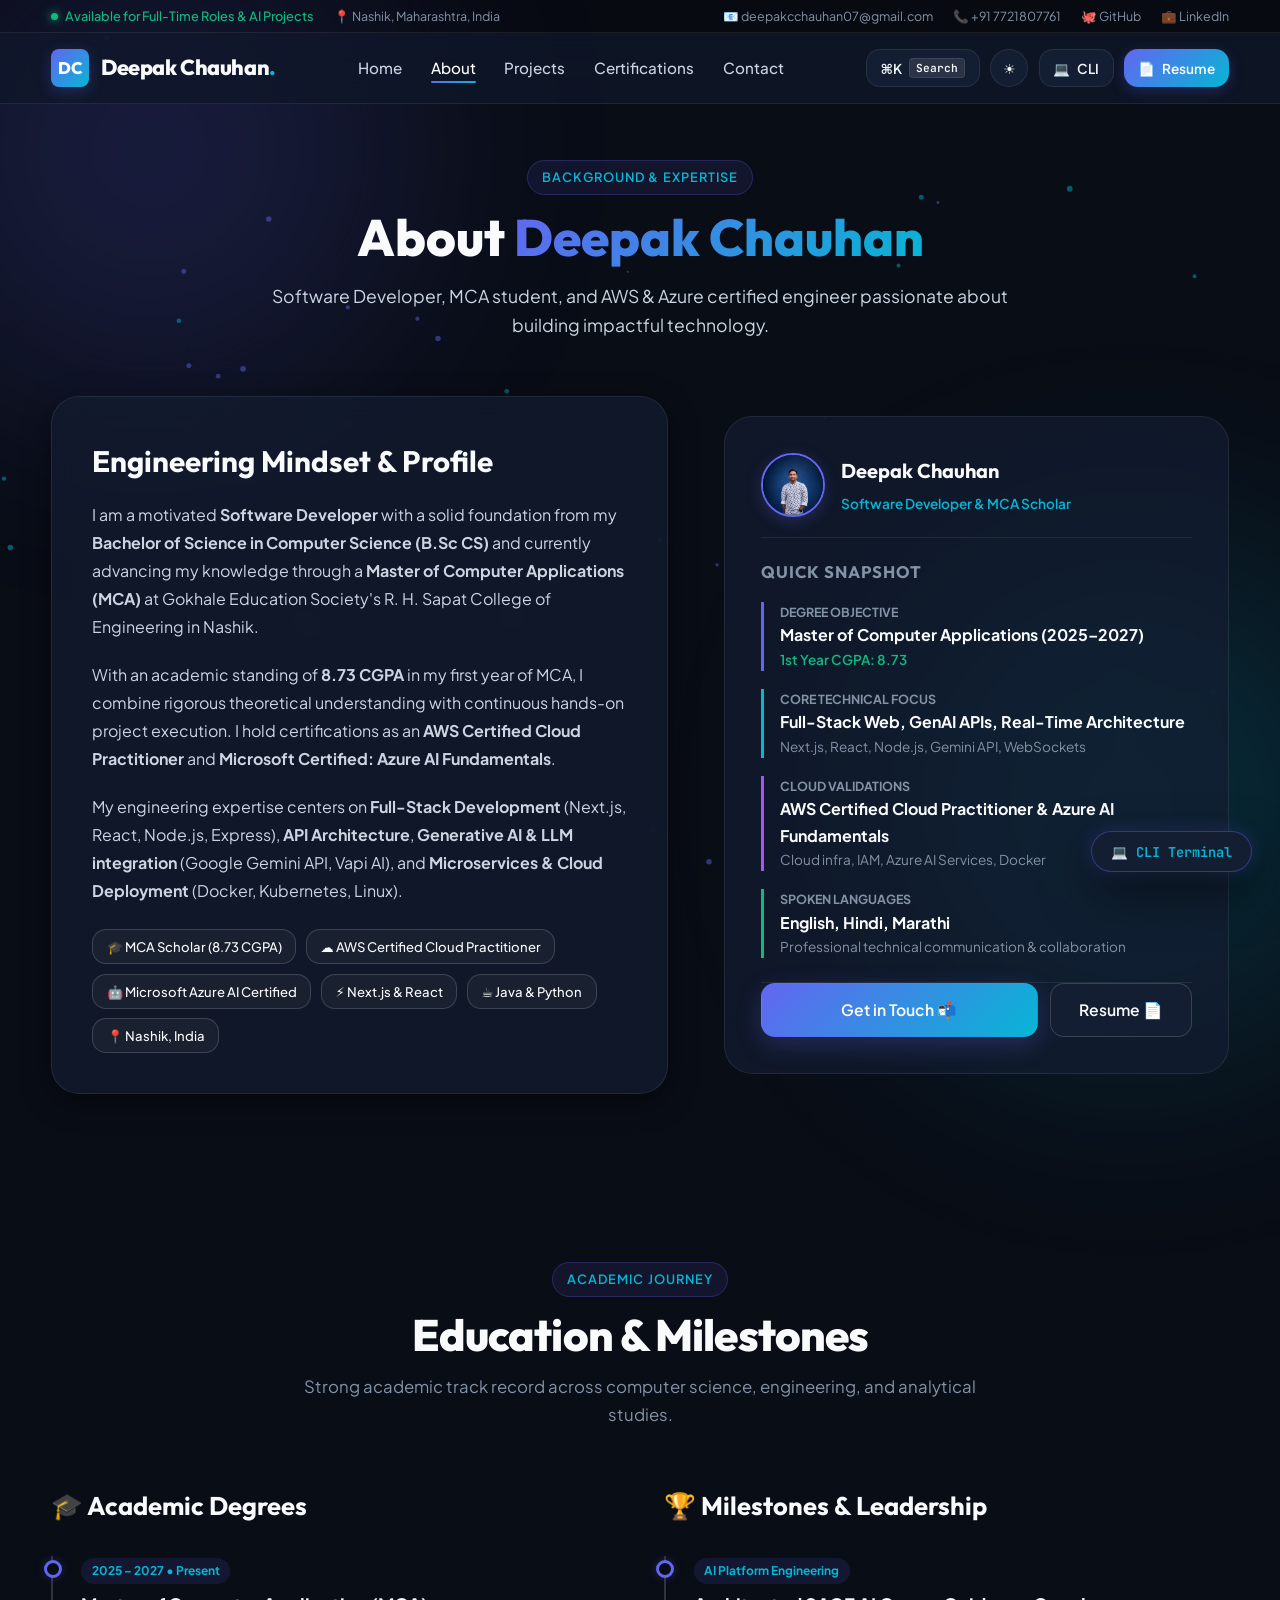
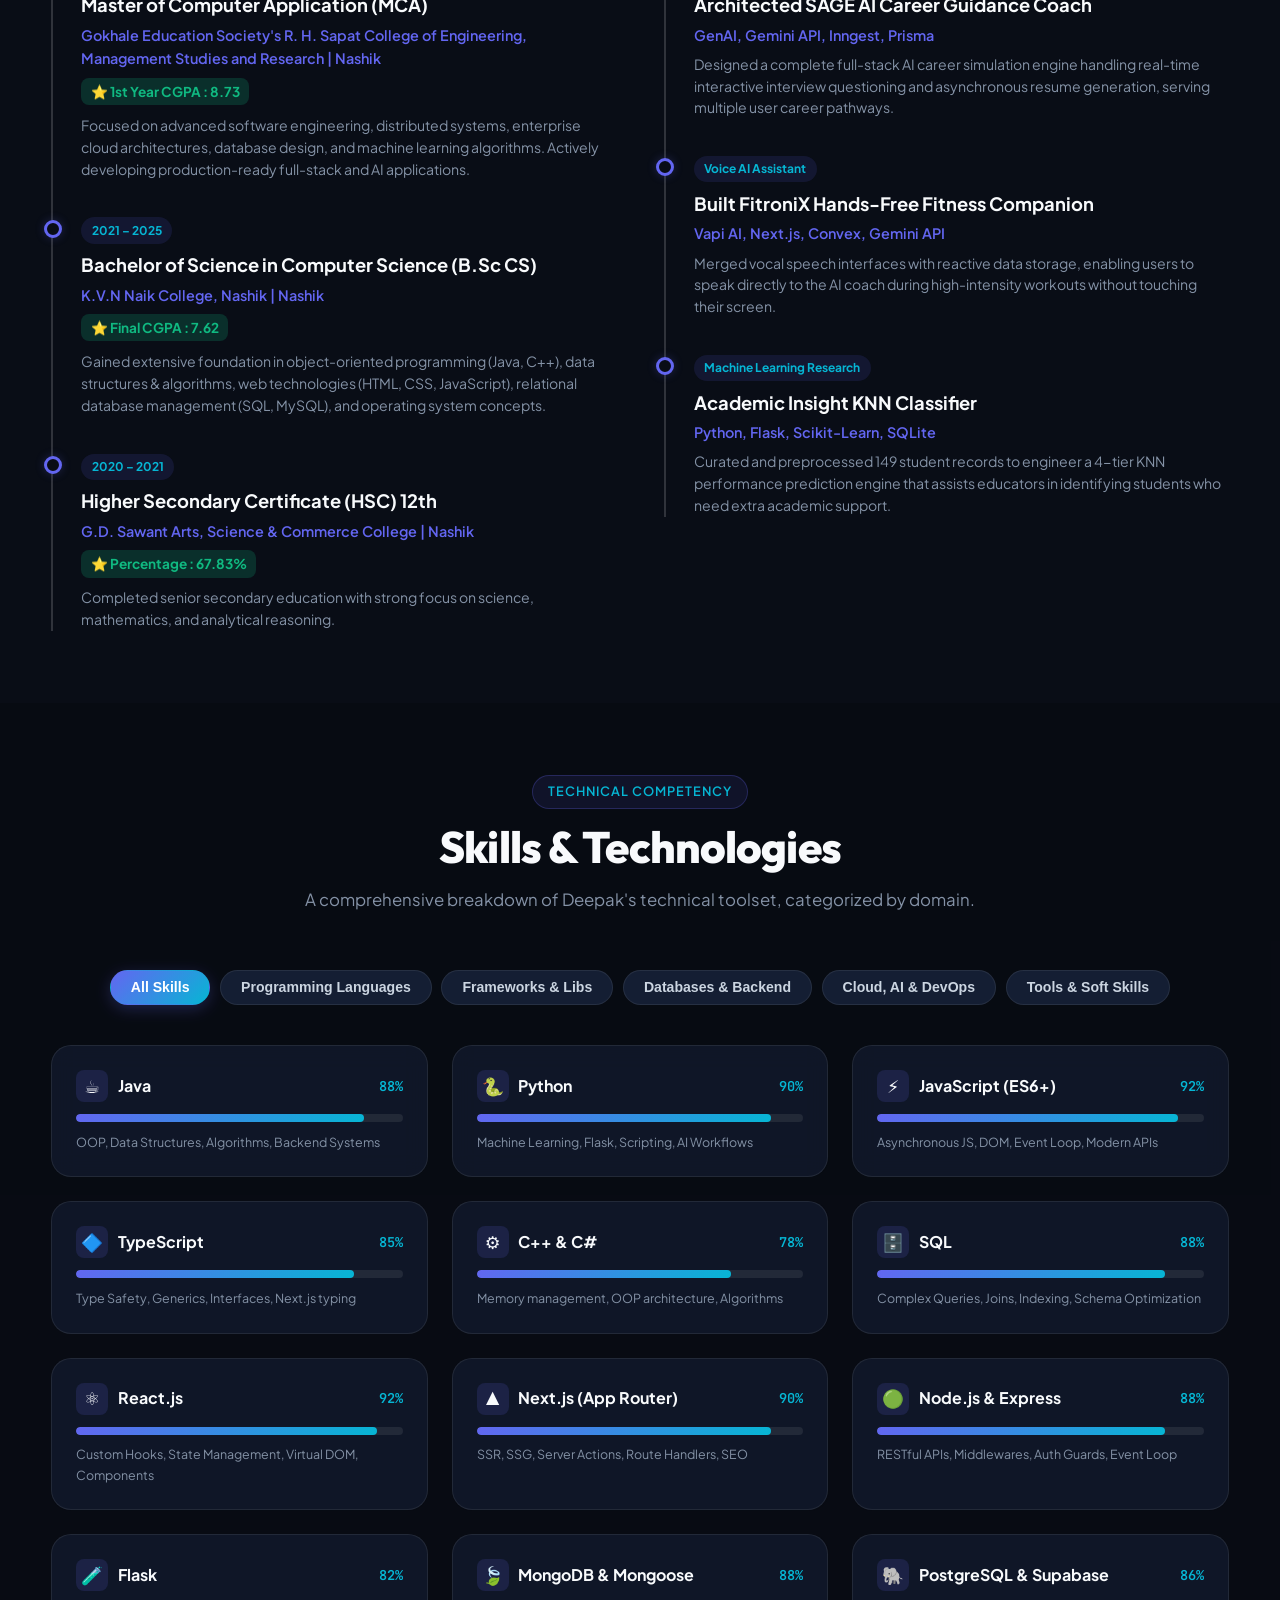
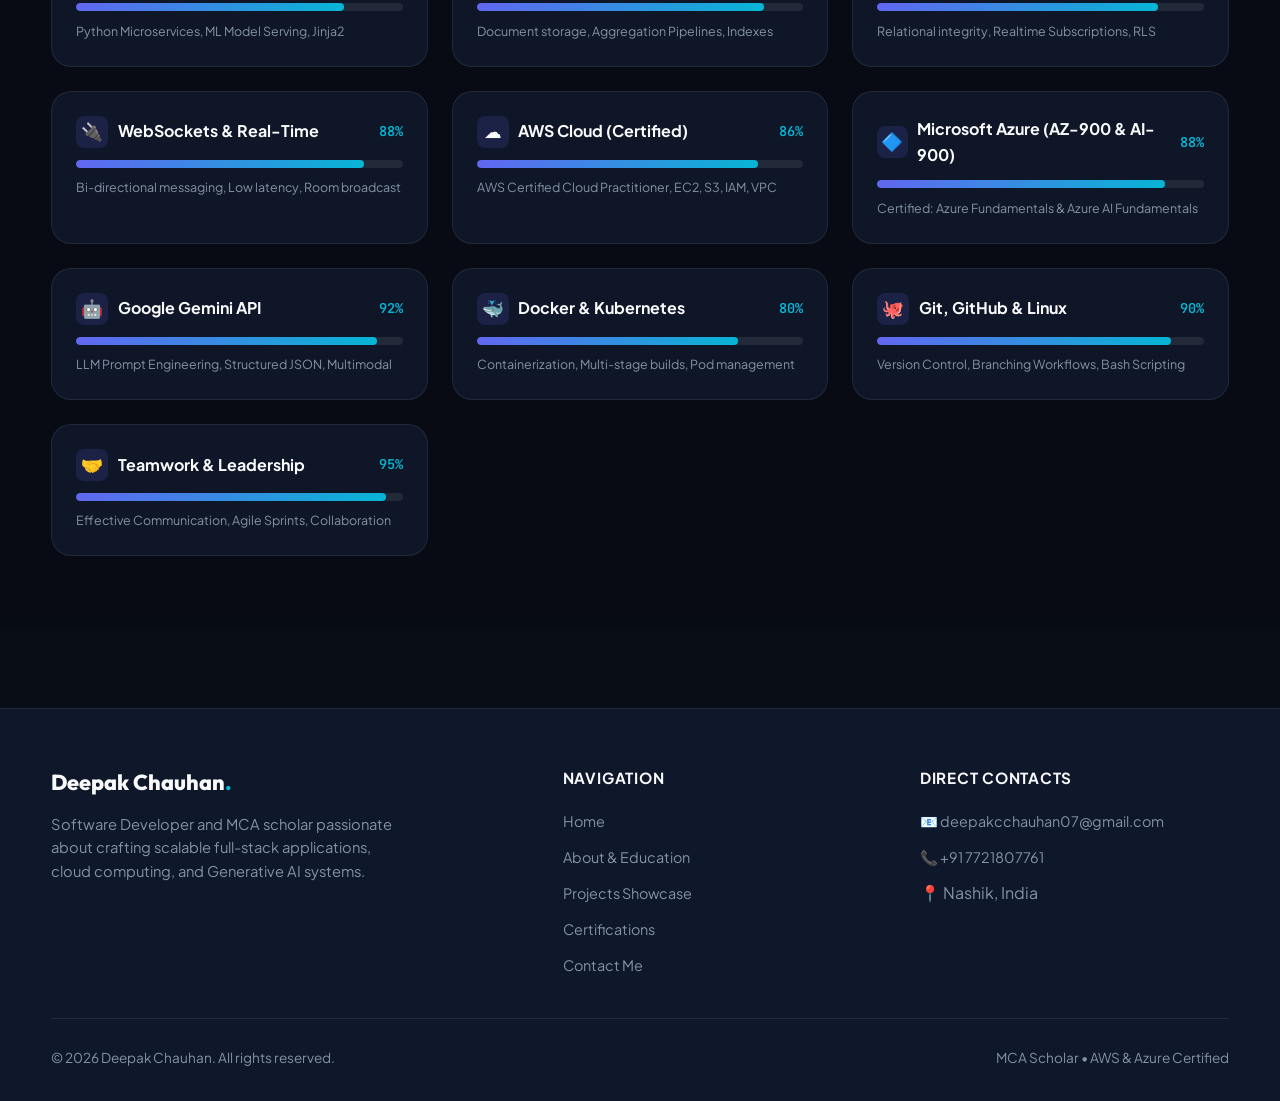
==== about.html @ 73bec70c "Add profile photo and prepare for web deployment" ====
<!DOCTYPE html>
<html lang="en" data-theme="dark">
<head>
  <meta charset="UTF-8">
  <meta name="viewport" content="width=device-width, initial-scale=1.0">
  <title>About Deepak Chauhan | Education, Skills & Background</title>
  <meta name="description" content="Explore Deepak Chauhan's background, Master of Computer Applications (MCA 8.73 CGPA), B.Sc in Computer Science, technical skill matrix, and cloud certifications.">
  <meta name="author" content="Deepak Chauhan">

  <!-- Stylesheet -->
  <link rel="stylesheet" href="style.css">
  <link rel="icon" href="data:image/svg+xml,<svg xmlns=%22http://www.w3.org/2000/svg%22 viewBox=%220 0 100 100%22><text y=%22.9em%22 font-size=%2290%22>👨‍💻</text></svg>">
</head>
<body>
  <!-- Ambient Particle Canvas & Glow -->
  <canvas id="particles-canvas"></canvas>
  <div class="ambient-glow glow-top-left"></div>
  <div class="ambient-glow glow-bottom-right"></div>

  <!-- UPWARD CONTACTS & QUICK BAR -->
  <div class="top-contact-bar">
    <div class="container top-contact-inner">
      <div class="top-contact-left">
        <span class="status-indicator">
          <span class="status-dot"></span> Available for Full-Time Roles & AI Projects
        </span>
        <span class="top-contact-item">📍 Nashik, Maharashtra, India</span>
      </div>
      <div class="top-contact-right">
        <a href="mailto:deepakcchauhan07@gmail.com" class="top-contact-item" title="Send direct email">
          📧 deepakcchauhan07@gmail.com
        </a>
        <a href="tel:+917721807761" class="top-contact-item" title="Call directly">
          📞 +91 7721807761
        </a>
        <a href="https://github.com/dc-hub0" target="_blank" rel="noopener noreferrer" class="top-contact-item">
          🐙 GitHub
        </a>
        <a href="https://www.linkedin.com/in/deepakxchauhan/" target="_blank" rel="noopener noreferrer" class="top-contact-item">
          💼 LinkedIn
        </a>
      </div>
    </div>
  </div>

  <!-- MAIN NAVIGATION HEADER -->
  <header>
    <div class="container">
      <nav class="main-nav">
        <a href="index.html" class="brand-logo" aria-label="Deepak Chauhan Portfolio">
          <div class="brand-badge">DC</div>
          <span>Deepak Chauhan<span class="dot">.</span></span>
        </a>

        <ul class="nav-links">
          <li><a href="index.html">Home</a></li>
          <li><a href="about.html" class="active">About</a></li>
          <li><a href="projects.html">Projects</a></li>
          <li><a href="certifications.html">Certifications</a></li>
          <li><a href="contact.html">Contact</a></li>
        </ul>

        <div class="nav-actions">
          <button class="action-btn open-cmd-palette" title="Quick Command Palette (Cmd + K)">
            <span>⌘K</span>
            <span class="cmd-badge">Search</span>
          </button>
          <button class="action-btn icon-only theme-toggle" title="Toggle Theme" aria-label="Toggle Theme">
            🌙
          </button>
          <button class="action-btn open-terminal-btn" title="Open Interactive Developer Terminal">
            💻 <span>CLI</span>
          </button>
          <button class="action-btn primary open-resume-modal" title="View Digital Resume">
            📄 <span>Resume</span>
          </button>
          <button class="mobile-toggle" id="mobile-toggle" aria-label="Open Navigation Menu">
            ☰
          </button>
        </div>
      </nav>
    </div>
  </header>

  <!-- MOBILE NAVIGATION DRAWER -->
  <div class="mobile-drawer" id="mobile-drawer">
    <ul class="nav-links">
      <li><a href="index.html">🏠 Home</a></li>
      <li><a href="about.html" class="active">👤 About & Education</a></li>
      <li><a href="projects.html">⚡ Projects Showcase</a></li>
      <li><a href="certifications.html">📜 Certifications</a></li>
      <li><a href="contact.html">📬 Contact Deepak</a></li>
    </ul>
    <div class="mobile-contacts">
      <a href="mailto:deepakcchauhan07@gmail.com" class="social-pill">📧 deepakcchauhan07@gmail.com</a>
      <a href="tel:+917721807761" class="social-pill">📞 +91 7721807761</a>
    </div>
  </div>

  <main>
    <!-- PAGE TITLE -->
    <div class="container page-intro-header reveal">
      <span class="section-badge">Background & Expertise</span>
      <h1>About <span class="gradient-text">Deepak Chauhan</span></h1>
      <p>
        Software Developer, MCA student, and AWS & Azure certified engineer passionate about building impactful technology.
      </p>
    </div>

    <!-- BIO & PHILOSOPHY -->
    <section style="padding: 2rem 0;">
      <div class="container about-hero-grid">
        <div class="about-bio-card reveal">
          <h2>Engineering Mindset & Profile</h2>
          <p>
            I am a motivated <strong>Software Developer</strong> with a solid foundation from my <strong>Bachelor of Science in Computer Science (B.Sc CS)</strong> and currently advancing my knowledge through a <strong>Master of Computer Applications (MCA)</strong> at Gokhale Education Society's R. H. Sapat College of Engineering in Nashik.
          </p>
          <p>
            With an academic standing of <strong>8.73 CGPA</strong> in my first year of MCA, I combine rigorous theoretical understanding with continuous hands-on project execution. I hold certifications as an <strong>AWS Certified Cloud Practitioner</strong> and <strong>Microsoft Certified: Azure AI Fundamentals</strong>.
          </p>
          <p>
            My engineering expertise centers on <strong>Full-Stack Development</strong> (Next.js, React, Node.js, Express), <strong>API Architecture</strong>, <strong>Generative AI & LLM integration</strong> (Google Gemini API, Vapi AI), and <strong>Microservices & Cloud Deployment</strong> (Docker, Kubernetes, Linux).
          </p>

          <div class="about-chips">
            <span class="about-chip">🎓 MCA Scholar (8.73 CGPA)</span>
            <span class="about-chip">☁️ AWS Certified Cloud Practitioner</span>
            <span class="about-chip">🤖 Microsoft Azure AI Certified</span>
            <span class="about-chip">⚡ Next.js & React</span>
            <span class="about-chip">☕ Java & Python</span>
            <span class="about-chip">📍 Nashik, India</span>
          </div>
        </div>

        <div class="reveal">
          <div style="background: var(--bg-card); border: 1px solid var(--border-subtle); border-radius: var(--radius-xl); padding: 2.25rem; backdrop-filter: blur(14px);">
            <div style="display: flex; align-items: center; gap: 1rem; margin-bottom: 1.25rem; padding-bottom: 1.25rem; border-bottom: 1px solid var(--border-subtle);">
              <img src="assets/deepak-chauhan.jpg" alt="Deepak Chauhan" style="width: 64px; height: 64px; border-radius: 50%; object-fit: cover; object-position: center 20%; border: 2px solid var(--accent-primary); box-shadow: 0 4px 15px var(--accent-glow);" />
              <div>
                <h3 style="font-family: var(--font-display); font-size: 1.25rem; margin-bottom: 0.2rem; color: var(--text-primary);">
                  Deepak Chauhan
                </h3>
                <span style="font-size: 0.85rem; color: var(--accent-secondary); font-weight: 600;">Software Developer & MCA Scholar</span>
              </div>
            </div>

            <h4 style="font-family: var(--font-display); font-size: 1.05rem; margin-bottom: 1rem; color: var(--text-muted); text-transform: uppercase; letter-spacing: 0.05em;">
              Quick Snapshot
            </h4>
            
            <div style="display: flex; flex-direction: column; gap: 1.1rem;">
              <div style="border-left: 3px solid var(--accent-primary); padding-left: 1rem;">
                <div style="font-size: 0.78rem; text-transform: uppercase; color: var(--text-muted); font-weight: 700;">Degree Objective</div>
                <div style="font-weight: 700; color: var(--text-primary);">Master of Computer Applications (2025–2027)</div>
                <div style="font-size: 0.85rem; color: var(--success); font-weight: 600;">1st Year CGPA: 8.73</div>
              </div>

              <div style="border-left: 3px solid var(--accent-secondary); padding-left: 1rem;">
                <div style="font-size: 0.78rem; text-transform: uppercase; color: var(--text-muted); font-weight: 700;">Core Technical Focus</div>
                <div style="font-weight: 700; color: var(--text-primary);">Full-Stack Web, GenAI APIs, Real-Time Architecture</div>
                <div style="font-size: 0.85rem; color: var(--text-muted);">Next.js, React, Node.js, Gemini API, WebSockets</div>
              </div>

              <div style="border-left: 3px solid #a855f7; padding-left: 1rem;">
                <div style="font-size: 0.78rem; text-transform: uppercase; color: var(--text-muted); font-weight: 700;">Cloud Validations</div>
                <div style="font-weight: 700; color: var(--text-primary);">AWS Certified Cloud Practitioner & Azure AI Fundamentals</div>
                <div style="font-size: 0.85rem; color: var(--text-muted);">Cloud infra, IAM, Azure AI Services, Docker</div>
              </div>

              <div style="border-left: 3px solid #10b981; padding-left: 1rem;">
                <div style="font-size: 0.78rem; text-transform: uppercase; color: var(--text-muted); font-weight: 700;">Spoken Languages</div>
                <div style="font-weight: 700; color: var(--text-primary);">English, Hindi, Marathi</div>
                <div style="font-size: 0.85rem; color: var(--text-muted);">Professional technical communication & collaboration</div>
              </div>
            </div>

            <div style="margin-top: 1.5rem; pt: 1rem; border-top: 1px solid var(--border-subtle); display: flex; gap: 0.75rem;">
              <a href="contact.html" class="btn btn-primary" style="flex: 1;">Get in Touch 📬</a>
              <button class="btn btn-secondary open-resume-modal">Resume 📄</button>
            </div>
          </div>
        </div>
      </div>
    </section>

    <!-- EDUCATION ROADMAP & TIMELINE -->
    <section>
      <div class="container">
        <div class="section-header reveal">
          <span class="section-badge">Academic Journey</span>
          <h2 class="section-title">Education & Milestones</h2>
          <p class="section-desc">
            Strong academic track record across computer science, engineering, and analytical studies.
          </p>
        </div>

        <div class="timeline-section-container">
          <!-- Column 1: Academic Degrees -->
          <div class="timeline-col reveal">
            <h2>🎓 Academic Degrees</h2>
            <div class="timeline-list">
              <!-- Item 1: MCA -->
              <div class="timeline-item">
                <div class="timeline-dot"></div>
                <span class="timeline-badge">2025 – 2027 • Present</span>
                <h3>Master of Computer Application (MCA)</h3>
                <div class="timeline-institution">
                  Gokhale Education Society's R. H. Sapat College of Engineering, Management Studies and Research | Nashik
                </div>
                <div class="timeline-score">
                  ⭐ 1st Year CGPA : 8.73
                </div>
                <p class="timeline-desc">
                  Focused on advanced software engineering, distributed systems, enterprise cloud architectures, database design, and machine learning algorithms. Actively developing production-ready full-stack and AI applications.
                </p>
              </div>

              <!-- Item 2: B.Sc CS -->
              <div class="timeline-item">
                <div class="timeline-dot"></div>
                <span class="timeline-badge">2021 – 2025</span>
                <h3>Bachelor of Science in Computer Science (B.Sc CS)</h3>
                <div class="timeline-institution">
                  K.V.N Naik College, Nashik | Nashik
                </div>
                <div class="timeline-score">
                  ⭐ Final CGPA : 7.62
                </div>
                <p class="timeline-desc">
                  Gained extensive foundation in object-oriented programming (Java, C++), data structures & algorithms, web technologies (HTML, CSS, JavaScript), relational database management (SQL, MySQL), and operating system concepts.
                </p>
              </div>

              <!-- Item 3: HSC 12th -->
              <div class="timeline-item">
                <div class="timeline-dot"></div>
                <span class="timeline-badge">2020 – 2021</span>
                <h3>Higher Secondary Certificate (HSC) 12th</h3>
                <div class="timeline-institution">
                  G.D. Sawant Arts, Science & Commerce College | Nashik
                </div>
                <div class="timeline-score">
                  ⭐ Percentage : 67.83%
                </div>
                <p class="timeline-desc">
                  Completed senior secondary education with strong focus on science, mathematics, and analytical reasoning.
                </p>
              </div>
            </div>
          </div>

          <!-- Column 2: Key Academic & Practical Projects Undertaken -->
          <div class="timeline-col reveal">
            <h2>🏆 Milestones & Leadership</h2>
            <div class="timeline-list">
              <!-- Milestone 1 -->
              <div class="timeline-item">
                <div class="timeline-dot"></div>
                <span class="timeline-badge">AI Platform Engineering</span>
                <h3>Architected SAGE AI Career Guidance Coach</h3>
                <div class="timeline-institution">GenAI, Gemini API, Inngest, Prisma</div>
                <p class="timeline-desc">
                  Designed a complete full-stack AI career simulation engine handling real-time interactive interview questioning and asynchronous resume generation, serving multiple user career pathways.
                </p>
              </div>

              <!-- Milestone 2 -->
              <div class="timeline-item">
                <div class="timeline-dot"></div>
                <span class="timeline-badge">Voice AI Assistant</span>
                <h3>Built FitroniX Hands-Free Fitness Companion</h3>
                <div class="timeline-institution">Vapi AI, Next.js, Convex, Gemini API</div>
                <p class="timeline-desc">
                  Merged vocal speech interfaces with reactive data storage, enabling users to speak directly to the AI coach during high-intensity workouts without touching their screen.
                </p>
              </div>

              <!-- Milestone 3 -->
              <div class="timeline-item">
                <div class="timeline-dot"></div>
                <span class="timeline-badge">Machine Learning Research</span>
                <h3>Academic Insight KNN Classifier</h3>
                <div class="timeline-institution">Python, Flask, Scikit-Learn, SQLite</div>
                <p class="timeline-desc">
                  Curated and preprocessed 149 student records to engineer a 4-tier KNN performance prediction engine that assists educators in identifying students who need extra academic support.
                </p>
              </div>
            </div>
          </div>
        </div>
      </div>
    </section>

    <!-- INTERACTIVE SKILLS MATRIX -->
    <section style="background: rgba(0,0,0,0.15);">
      <div class="container">
        <div class="section-header reveal">
          <span class="section-badge">Technical Competency</span>
          <h2 class="section-title">Skills & Technologies</h2>
          <p class="section-desc">
            A comprehensive breakdown of Deepak's technical toolset, categorized by domain.
          </p>
        </div>

        <!-- Skills Filter Tabs -->
        <div class="skills-category-tabs reveal">
          <button class="skill-tab-btn active" data-group="all">All Skills</button>
          <button class="skill-tab-btn" data-group="languages">Programming Languages</button>
          <button class="skill-tab-btn" data-group="frameworks">Frameworks & Libs</button>
          <button class="skill-tab-btn" data-group="databases">Databases & Backend</button>
          <button class="skill-tab-btn" data-group="cloud">Cloud, AI & DevOps</button>
          <button class="skill-tab-btn" data-group="tools">Tools & Soft Skills</button>
        </div>

        <!-- Skills Grid -->
        <div class="skills-category-grid reveal">
          <!-- Programming Languages -->
          <div class="skill-card" data-group="languages">
            <div class="skill-card-header">
              <div class="skill-card-name">
                <div class="skill-icon-wrap">☕</div>
                <span>Java</span>
              </div>
              <span class="skill-percent">88%</span>
            </div>
            <div class="skill-progress-track">
              <div class="skill-progress-fill" data-w="88"></div>
            </div>
            <div class="skill-card-meta">OOP, Data Structures, Algorithms, Backend Systems</div>
          </div>

          <div class="skill-card" data-group="languages">
            <div class="skill-card-header">
              <div class="skill-card-name">
                <div class="skill-icon-wrap">🐍</div>
                <span>Python</span>
              </div>
              <span class="skill-percent">90%</span>
            </div>
            <div class="skill-progress-track">
              <div class="skill-progress-fill" data-w="90"></div>
            </div>
            <div class="skill-card-meta">Machine Learning, Flask, Scripting, AI Workflows</div>
          </div>

          <div class="skill-card" data-group="languages">
            <div class="skill-card-header">
              <div class="skill-card-name">
                <div class="skill-icon-wrap">⚡</div>
                <span>JavaScript (ES6+)</span>
              </div>
              <span class="skill-percent">92%</span>
            </div>
            <div class="skill-progress-track">
              <div class="skill-progress-fill" data-w="92"></div>
            </div>
            <div class="skill-card-meta">Asynchronous JS, DOM, Event Loop, Modern APIs</div>
          </div>

          <div class="skill-card" data-group="languages">
            <div class="skill-card-header">
              <div class="skill-card-name">
                <div class="skill-icon-wrap">🔷</div>
                <span>TypeScript</span>
              </div>
              <span class="skill-percent">85%</span>
            </div>
            <div class="skill-progress-track">
              <div class="skill-progress-fill" data-w="85"></div>
            </div>
            <div class="skill-card-meta">Type Safety, Generics, Interfaces, Next.js typing</div>
          </div>

          <div class="skill-card" data-group="languages">
            <div class="skill-card-header">
              <div class="skill-card-name">
                <div class="skill-icon-wrap">⚙️</div>
                <span>C++ & C#</span>
              </div>
              <span class="skill-percent">78%</span>
            </div>
            <div class="skill-progress-track">
              <div class="skill-progress-fill" data-w="78"></div>
            </div>
            <div class="skill-card-meta">Memory management, OOP architecture, Algorithms</div>
          </div>

          <div class="skill-card" data-group="languages">
            <div class="skill-card-header">
              <div class="skill-card-name">
                <div class="skill-icon-wrap">🗄️</div>
                <span>SQL</span>
              </div>
              <span class="skill-percent">88%</span>
            </div>
            <div class="skill-progress-track">
              <div class="skill-progress-fill" data-w="88"></div>
            </div>
            <div class="skill-card-meta">Complex Queries, Joins, Indexing, Schema Optimization</div>
          </div>

          <!-- Frameworks & Libraries -->
          <div class="skill-card" data-group="frameworks">
            <div class="skill-card-header">
              <div class="skill-card-name">
                <div class="skill-icon-wrap">⚛️</div>
                <span>React.js</span>
              </div>
              <span class="skill-percent">92%</span>
            </div>
            <div class="skill-progress-track">
              <div class="skill-progress-fill" data-w="92"></div>
            </div>
            <div class="skill-card-meta">Custom Hooks, State Management, Virtual DOM, Components</div>
          </div>

          <div class="skill-card" data-group="frameworks">
            <div class="skill-card-header">
              <div class="skill-card-name">
                <div class="skill-icon-wrap">▲</div>
                <span>Next.js (App Router)</span>
              </div>
              <span class="skill-percent">90%</span>
            </div>
            <div class="skill-progress-track">
              <div class="skill-progress-fill" data-w="90"></div>
            </div>
            <div class="skill-card-meta">SSR, SSG, Server Actions, Route Handlers, SEO</div>
          </div>

          <div class="skill-card" data-group="frameworks">
            <div class="skill-card-header">
              <div class="skill-card-name">
                <div class="skill-icon-wrap">🟢</div>
                <span>Node.js & Express</span>
              </div>
              <span class="skill-percent">88%</span>
            </div>
            <div class="skill-progress-track">
              <div class="skill-progress-fill" data-w="88"></div>
            </div>
            <div class="skill-card-meta">RESTful APIs, Middlewares, Auth Guards, Event Loop</div>
          </div>

          <div class="skill-card" data-group="frameworks">
            <div class="skill-card-header">
              <div class="skill-card-name">
                <div class="skill-icon-wrap">🧪</div>
                <span>Flask</span>
              </div>
              <span class="skill-percent">82%</span>
            </div>
            <div class="skill-progress-track">
              <div class="skill-progress-fill" data-w="82"></div>
            </div>
            <div class="skill-card-meta">Python Microservices, ML Model Serving, Jinja2</div>
          </div>

          <!-- Databases -->
          <div class="skill-card" data-group="databases">
            <div class="skill-card-header">
              <div class="skill-card-name">
                <div class="skill-icon-wrap">🍃</div>
                <span>MongoDB & Mongoose</span>
              </div>
              <span class="skill-percent">88%</span>
            </div>
            <div class="skill-progress-track">
              <div class="skill-progress-fill" data-w="88"></div>
            </div>
            <div class="skill-card-meta">Document storage, Aggregation Pipelines, Indexes</div>
          </div>

          <div class="skill-card" data-group="databases">
            <div class="skill-card-header">
              <div class="skill-card-name">
                <div class="skill-icon-wrap">🐘</div>
                <span>PostgreSQL & Supabase</span>
              </div>
              <span class="skill-percent">86%</span>
            </div>
            <div class="skill-progress-track">
              <div class="skill-progress-fill" data-w="86"></div>
            </div>
            <div class="skill-card-meta">Relational integrity, Realtime Subscriptions, RLS</div>
          </div>

          <div class="skill-card" data-group="databases">
            <div class="skill-card-header">
              <div class="skill-card-name">
                <div class="skill-icon-wrap">🔌</div>
                <span>WebSockets & Real-Time</span>
              </div>
              <span class="skill-percent">88%</span>
            </div>
            <div class="skill-progress-track">
              <div class="skill-progress-fill" data-w="88"></div>
            </div>
            <div class="skill-card-meta">Bi-directional messaging, Low latency, Room broadcast</div>
          </div>

          <!-- Cloud & AI -->
          <div class="skill-card" data-group="cloud">
            <div class="skill-card-header">
              <div class="skill-card-name">
                <div class="skill-icon-wrap">☁️</div>
                <span>AWS Cloud (Certified)</span>
              </div>
              <span class="skill-percent">86%</span>
            </div>
            <div class="skill-progress-track">
              <div class="skill-progress-fill" data-w="86"></div>
            </div>
            <div class="skill-card-meta">AWS Certified Cloud Practitioner, EC2, S3, IAM, VPC</div>
          </div>

          <div class="skill-card" data-group="cloud">
            <div class="skill-card-header">
              <div class="skill-card-name">
                <div class="skill-icon-wrap">🔷</div>
                <span>Microsoft Azure (AZ-900 & AI-900)</span>
              </div>
              <span class="skill-percent">88%</span>
            </div>
            <div class="skill-progress-track">
              <div class="skill-progress-fill" data-w="88"></div>
            </div>
            <div class="skill-card-meta">Certified: Azure Fundamentals & Azure AI Fundamentals</div>
          </div>

          <div class="skill-card" data-group="cloud">
            <div class="skill-card-header">
              <div class="skill-card-name">
                <div class="skill-icon-wrap">🤖</div>
                <span>Google Gemini API</span>
              </div>
              <span class="skill-percent">92%</span>
            </div>
            <div class="skill-progress-track">
              <div class="skill-progress-fill" data-w="92"></div>
            </div>
            <div class="skill-card-meta">LLM Prompt Engineering, Structured JSON, Multimodal</div>
          </div>

          <!-- Tools & Soft Skills -->
          <div class="skill-card" data-group="tools">
            <div class="skill-card-header">
              <div class="skill-card-name">
                <div class="skill-icon-wrap">🐳</div>
                <span>Docker & Kubernetes</span>
              </div>
              <span class="skill-percent">80%</span>
            </div>
            <div class="skill-progress-track">
              <div class="skill-progress-fill" data-w="80"></div>
            </div>
            <div class="skill-card-meta">Containerization, Multi-stage builds, Pod management</div>
          </div>

          <div class="skill-card" data-group="tools">
            <div class="skill-card-header">
              <div class="skill-card-name">
                <div class="skill-icon-wrap">🐙</div>
                <span>Git, GitHub & Linux</span>
              </div>
              <span class="skill-percent">90%</span>
            </div>
            <div class="skill-progress-track">
              <div class="skill-progress-fill" data-w="90"></div>
            </div>
            <div class="skill-card-meta">Version Control, Branching Workflows, Bash Scripting</div>
          </div>

          <div class="skill-card" data-group="tools">
            <div class="skill-card-header">
              <div class="skill-card-name">
                <div class="skill-icon-wrap">🤝</div>
                <span>Teamwork & Leadership</span>
              </div>
              <span class="skill-percent">95%</span>
            </div>
            <div class="skill-progress-track">
              <div class="skill-progress-fill" data-w="95"></div>
            </div>
            <div class="skill-card-meta">Effective Communication, Agile Sprints, Collaboration</div>
          </div>
        </div>
      </div>
    </section>
  </main>

  <!-- FOOTER -->
  <footer>
    <div class="container">
      <div class="footer-grid">
        <div class="footer-brand">
          <h3>Deepak Chauhan<span style="color: var(--accent-secondary);">.</span></h3>
          <p>
            Software Developer and MCA scholar passionate about crafting scalable full-stack applications, cloud computing, and Generative AI systems.
          </p>
        </div>

        <div class="footer-col">
          <h4>Navigation</h4>
          <ul class="footer-links">
            <li><a href="index.html">Home</a></li>
            <li><a href="about.html">About & Education</a></li>
            <li><a href="projects.html">Projects Showcase</a></li>
            <li><a href="certifications.html">Certifications</a></li>
            <li><a href="contact.html">Contact Me</a></li>
          </ul>
        </div>

        <div class="footer-col">
          <h4>Direct Contacts</h4>
          <ul class="footer-links">
            <li><a href="mailto:deepakcchauhan07@gmail.com">📧 deepakcchauhan07@gmail.com</a></li>
            <li><a href="tel:+917721807761">📞 +91 7721807761</a></li>
            <li><span style="color: var(--text-muted);">📍 Nashik, India</span></li>
          </ul>
        </div>
      </div>

      <div class="footer-bottom">
        <div>© 2026 Deepak Chauhan. All rights reserved.</div>
        <div>MCA Scholar • AWS & Azure Certified</div>
      </div>
    </div>
  </footer>

  <!-- FLOATING QUICK CLI DOCK BUTTON -->
  <button class="terminal-dock-btn open-terminal-btn" title="Open Interactive CLI Terminal">
    <span>💻</span> <span>CLI Terminal</span>
  </button>

  <!-- SHARED MODALS (Resume, Cmd+K, Terminal, Project) -->
  <div class="modal-overlay" id="project-modal-overlay">
    <div class="modal-window">
      <div class="modal-header">
        <div class="modal-title">Project Case Study</div>
        <button class="modal-close-btn" id="project-modal-close">✕</button>
      </div>
      <div class="modal-body" id="project-modal-body"></div>
    </div>
  </div>

  <div class="modal-overlay" id="resume-modal-overlay">
    <div class="modal-window" style="max-width: 820px;">
      <div class="modal-header">
        <div class="modal-title">📄 Deepak Chauhan - Verified Resume</div>
        <div style="display: flex; gap: 0.5rem; align-items: center;">
          <button class="btn btn-primary" id="print-resume-btn" style="padding: 0.4rem 0.9rem; font-size: 0.85rem;">
            🖨️ Print / Save PDF
          </button>
          <button class="modal-close-btn" id="resume-modal-close">✕</button>
        </div>
      </div>
      <div class="modal-body" style="background: #ffffff; color: #1e293b; padding: 2rem;">
        <div style="border-bottom: 2px solid #6366f1; padding-bottom: 1rem; margin-bottom: 1rem;">
          <h1 style="font-size: 1.8rem; color: #0f172a; margin-bottom: 0.2rem;">DEEPAK CHAUHAN</h1>
          <div style="font-weight: 700; color: #4f46e5;">Software Developer | MCA (CGPA: 8.73)</div>
          <div style="font-size: 0.85rem; color: #475569; margin-top: 0.4rem;">
            +91 7721807761 • deepakcchauhan07@gmail.com • Nashik, India • github.com/dc-hub0 • linkedin.com/in/deepakxchauhan
          </div>
        </div>
        <p style="font-size: 0.88rem; color: #334155; line-height: 1.6;">
          Motivated Software Developer with B.Sc in Computer Science and currently pursuing MCA (CGPA: 8.73). AWS Certified Cloud Practitioner and Microsoft Certified: Azure AI Fundamentals. Strong proficiency in Java, JavaScript, React.js, Next.js, Node.js, SQL, Python, REST APIs, and Generative AI.
        </p>
      </div>
    </div>
  </div>

  <div class="modal-overlay" id="cmd-palette-overlay">
    <div class="modal-window cmd-palette">
      <div class="cmd-input-wrap">
        <span>🔍</span>
        <input type="text" id="cmd-palette-input" placeholder="Jump to page or command...">
      </div>
      <ul class="cmd-list" id="cmd-palette-list"></ul>
    </div>
  </div>

  <div class="modal-overlay" id="terminal-modal-overlay">
    <div class="modal-window" style="max-width: 720px;">
      <div class="terminal-window">
        <div class="terminal-top-bar" style="justify-content: space-between;">
          <div style="display: flex; align-items: center; gap: 0.5rem;">
            <span class="terminal-circle circle-red"></span>
            <span class="terminal-circle circle-yellow"></span>
            <span class="terminal-circle circle-green"></span>
            <span class="terminal-bar-title">deepak@portfolio-terminal: ~</span>
          </div>
          <button class="modal-close-btn" id="terminal-modal-close" style="color: #94a3b8;">✕</button>
        </div>
        <div class="terminal-screen" style="min-height: 300px;">
          <div class="terminal-line highlight">
            🚀 Interactive Deepak Chauhan CLI. Type 'help' to begin.
          </div>
        </div>
        <div style="padding: 0.5rem 1.25rem 1.25rem;">
          <div class="terminal-input-row">
            <span class="terminal-prompt">deepak@terminal:~$</span>
            <input type="text" class="terminal-input" placeholder="try: skills, projects, contact..." autocomplete="off">
          </div>
        </div>
      </div>
    </div>
  </div>

  <script src="script.js"></script>
</body>
</html>
---- style.css ----
/* ==========================================================================
   DEEPAK CHAUHAN - MODERN PORTFOLIO DESIGN SYSTEM
   Ultra-modern, responsive, dark/light theme, glassmorphic styling
   ========================================================================== */

@import url('https://fonts.googleapis.com/css2?family=JetBrains+Mono:wght@400;500;600&family=Outfit:wght@400;500;600;700;800&family=Plus+Jakarta+Sans:wght@300;400;500;600;700;800&display=swap');

:root {
  /* Color Palette - Dark Theme (Default) */
  --bg-primary: #090d16;
  --bg-secondary: #0f172a;
  --bg-surface: #141e33;
  --bg-surface-hover: #1a2744;
  --bg-glass: rgba(15, 23, 42, 0.75);
  --bg-card: rgba(20, 30, 51, 0.65);
  
  --text-primary: #f8fafc;
  --text-secondary: #cbd5e1;
  --text-muted: #8492a6;
  --text-highlight: #ffffff;
  
  --accent-primary: #6366f1;       /* Electric Indigo */
  --accent-secondary: #06b6d4;     /* Cyber Cyan */
  --accent-gradient: linear-gradient(135deg, #6366f1 0%, #06b6d4 100%);
  --accent-gradient-warm: linear-gradient(135deg, #ec4899 0%, #8b5cf6 100%);
  --accent-glow: rgba(99, 102, 241, 0.25);
  --accent-cyan-glow: rgba(6, 182, 212, 0.25);
  
  --border-subtle: rgba(255, 255, 255, 0.08);
  --border-medium: rgba(255, 255, 255, 0.16);
  --border-glow: rgba(99, 102, 241, 0.4);
  
  --success: #10b981;
  --success-glow: rgba(16, 185, 129, 0.2);
  --warning: #f59e0b;
  --danger: #ef4444;
  
  --shadow-sm: 0 2px 8px rgba(0, 0, 0, 0.3);
  --shadow-md: 0 8px 30px rgba(0, 0, 0, 0.45);
  --shadow-lg: 0 20px 50px rgba(0, 0, 0, 0.6);
  --shadow-glow: 0 0 35px rgba(99, 102, 241, 0.35);

  --radius-sm: 8px;
  --radius-md: 14px;
  --radius-lg: 20px;
  --radius-xl: 28px;
  --radius-full: 9999px;

  --font-sans: 'Plus Jakarta Sans', system-ui, -apple-system, sans-serif;
  --font-display: 'Outfit', sans-serif;
  --font-mono: 'JetBrains Mono', monospace;
  
  --transition-fast: 0.18s cubic-bezier(0.4, 0, 0.2, 1);
  --transition-normal: 0.3s cubic-bezier(0.4, 0, 0.2, 1);
  --transition-spring: 0.5s cubic-bezier(0.34, 1.56, 0.64, 1);
}

[data-theme="light"] {
  --bg-primary: #f8fafc;
  --bg-secondary: #edf2f7;
  --bg-surface: #ffffff;
  --bg-surface-hover: #f1f5f9;
  --bg-glass: rgba(255, 255, 255, 0.85);
  --bg-card: rgba(255, 255, 255, 0.9);
  
  --text-primary: #0f172a;
  --text-secondary: #334155;
  --text-muted: #64748b;
  --text-highlight: #020617;
  
  --accent-primary: #4f46e5;
  --accent-secondary: #0891b2;
  --accent-gradient: linear-gradient(135deg, #4f46e5 0%, #0891b2 100%);
  --accent-glow: rgba(79, 70, 229, 0.15);
  --accent-cyan-glow: rgba(8, 145, 178, 0.15);
  
  --border-subtle: rgba(0, 0, 0, 0.08);
  --border-medium: rgba(0, 0, 0, 0.14);
  --border-glow: rgba(79, 70, 229, 0.3);
  
  --shadow-sm: 0 2px 8px rgba(15, 23, 42, 0.06);
  --shadow-md: 0 8px 30px rgba(15, 23, 42, 0.09);
  --shadow-lg: 0 20px 40px rgba(15, 23, 42, 0.12);
  --shadow-glow: 0 0 30px rgba(79, 70, 229, 0.2);
}

/* ==========================================================================
   Base & Resets
   ========================================================================== */
* {
  box-sizing: border-box;
  margin: 0;
  padding: 0;
}

html {
  scroll-behavior: smooth;
  font-size: 16px;
}

body {
  font-family: var(--font-sans);
  background-color: var(--bg-primary);
  color: var(--text-primary);
  line-height: 1.65;
  min-height: 100vh;
  overflow-x: hidden;
  transition: background-color var(--transition-normal), color var(--transition-normal);
  position: relative;
  -webkit-font-smoothing: antialiased;
}

/* Background canvas animation */
#particles-canvas {
  position: fixed;
  top: 0;
  left: 0;
  width: 100%;
  height: 100%;
  z-index: -1;
  pointer-events: none;
  opacity: 0.45;
}

/* Ambient glow blobs */
.ambient-glow {
  position: fixed;
  width: 500px;
  height: 500px;
  border-radius: 50%;
  filter: blur(120px);
  pointer-events: none;
  z-index: -2;
  opacity: 0.18;
  animation: floatSlow 18s ease-in-out infinite alternate;
}

.glow-top-left {
  top: -100px;
  left: -100px;
  background: var(--accent-primary);
}

.glow-bottom-right {
  bottom: -150px;
  right: -100px;
  background: var(--accent-secondary);
  animation-delay: -9s;
}

@keyframes floatSlow {
  0% { transform: translate(0, 0) scale(1); }
  50% { transform: translate(60px, 40px) scale(1.1); }
  100% { transform: translate(-40px, 70px) scale(0.95); }
}

a {
  color: var(--accent-primary);
  text-decoration: none;
  transition: color var(--transition-fast);
}

img {
  max-width: 100%;
  height: auto;
  display: block;
}

.container {
  width: min(1200px, 92%);
  margin: 0 auto;
}

/* Selection */
::selection {
  background: var(--accent-primary);
  color: #ffffff;
}

/* Custom Scrollbar */
::-webkit-scrollbar {
  width: 8px;
}
::-webkit-scrollbar-track {
  background: var(--bg-primary);
}
::-webkit-scrollbar-thumb {
  background: var(--border-medium);
  border-radius: var(--radius-full);
}
::-webkit-scrollbar-thumb:hover {
  background: var(--accent-primary);
}

/* ==========================================================================
   Header & Upward Navigation ("Upward links like contacts and all")
   ========================================================================== */
header {
  position: sticky;
  top: 0;
  z-index: 100;
  background: var(--bg-glass);
  backdrop-filter: blur(16px);
  -webkit-backdrop-filter: blur(16px);
  border-bottom: 1px solid var(--border-subtle);
  transition: all var(--transition-normal);
}

header.scrolled {
  border-bottom-color: var(--border-medium);
  box-shadow: var(--shadow-sm);
}

/* Top bar with quick direct contacts */
.top-contact-bar {
  background: rgba(0, 0, 0, 0.2);
  border-bottom: 1px solid var(--border-subtle);
  font-size: 0.8rem;
  padding: 0.35rem 0;
  color: var(--text-muted);
}

[data-theme="light"] .top-contact-bar {
  background: rgba(0, 0, 0, 0.03);
}

.top-contact-inner {
  display: flex;
  justify-content: space-between;
  align-items: center;
  flex-wrap: wrap;
  gap: 0.5rem;
}

.top-contact-left, .top-contact-right {
  display: flex;
  align-items: center;
  gap: 1.25rem;
  flex-wrap: wrap;
}

.top-contact-item {
  display: inline-flex;
  align-items: center;
  gap: 0.4rem;
  color: var(--text-muted);
  font-size: 0.78rem;
  transition: color var(--transition-fast);
}

.top-contact-item:hover {
  color: var(--text-primary);
}

.status-indicator {
  display: inline-flex;
  align-items: center;
  gap: 0.45rem;
  font-weight: 500;
  color: var(--success);
}

.status-dot {
  width: 7px;
  height: 7px;
  background-color: var(--success);
  border-radius: 50%;
  box-shadow: 0 0 8px var(--success);
  animation: pulseDot 2s infinite;
}

@keyframes pulseDot {
  0% { transform: scale(0.95); opacity: 0.8; }
  50% { transform: scale(1.3); opacity: 1; }
  100% { transform: scale(0.95); opacity: 0.8; }
}

/* Main Navbar */
nav.main-nav {
  display: flex;
  align-items: center;
  justify-content: space-between;
  height: 70px;
}

/* Brand Logo */
.brand-logo {
  display: flex;
  align-items: center;
  gap: 0.75rem;
  font-family: var(--font-display);
  font-size: 1.35rem;
  font-weight: 800;
  color: var(--text-primary);
  letter-spacing: -0.02em;
}

.brand-badge {
  width: 38px;
  height: 38px;
  border-radius: var(--radius-sm);
  background: var(--accent-gradient);
  display: flex;
  align-items: center;
  justify-content: center;
  color: #fff;
  font-weight: 800;
  font-size: 1.05rem;
  box-shadow: 0 4px 14px var(--accent-glow);
}

.brand-logo span.dot {
  color: var(--accent-secondary);
}

/* Navigation Links */
.nav-links {
  display: flex;
  gap: 1.8rem;
  list-style: none;
  align-items: center;
}

.nav-links a {
  color: var(--text-secondary);
  font-weight: 500;
  font-size: 0.95rem;
  position: relative;
  padding: 0.4rem 0;
  transition: color var(--transition-fast);
}

.nav-links a::after {
  content: "";
  position: absolute;
  left: 0;
  bottom: 0;
  width: 0;
  height: 2px;
  background: var(--accent-gradient);
  border-radius: 2px;
  transition: width var(--transition-normal);
}

.nav-links a:hover,
.nav-links a.active {
  color: var(--text-highlight);
}

.nav-links a:hover::after,
.nav-links a.active::after {
  width: 100%;
}

/* Nav Actions (Search, Theme, Resume, Menu) */
.nav-actions {
  display: flex;
  align-items: center;
  gap: 0.65rem;
}

.action-btn {
  background: var(--bg-surface);
  border: 1px solid var(--border-subtle);
  color: var(--text-primary);
  height: 38px;
  padding: 0 0.85rem;
  border-radius: var(--radius-md);
  cursor: pointer;
  display: inline-flex;
  align-items: center;
  justify-content: center;
  gap: 0.45rem;
  font-family: var(--font-sans);
  font-size: 0.85rem;
  font-weight: 600;
  transition: all var(--transition-fast);
}

.action-btn:hover {
  background: var(--bg-surface-hover);
  border-color: var(--border-medium);
  transform: translateY(-2px);
  box-shadow: var(--shadow-sm);
}

.action-btn.icon-only {
  width: 38px;
  padding: 0;
  border-radius: 50%;
}

.action-btn.primary {
  background: var(--accent-gradient);
  color: #ffffff;
  border: none;
  box-shadow: 0 4px 14px var(--accent-glow);
}

.action-btn.primary:hover {
  box-shadow: 0 6px 20px rgba(99, 102, 241, 0.45);
  transform: translateY(-2px);
}

.cmd-badge {
  font-family: var(--font-mono);
  font-size: 0.7rem;
  background: rgba(255, 255, 255, 0.1);
  padding: 2px 6px;
  border-radius: 4px;
  border: 1px solid var(--border-subtle);
}

[data-theme="light"] .cmd-badge {
  background: rgba(0, 0, 0, 0.06);
}

.mobile-toggle {
  display: none;
  width: 40px;
  height: 40px;
  border-radius: var(--radius-sm);
  background: var(--bg-surface);
  border: 1px solid var(--border-subtle);
  color: var(--text-primary);
  font-size: 1.25rem;
  cursor: pointer;
}

/* Mobile Navigation Drawer */
.mobile-drawer {
  display: none;
  position: fixed;
  top: 70px;
  left: 0;
  right: 0;
  background: var(--bg-primary);
  border-bottom: 1px solid var(--border-medium);
  padding: 1.5rem;
  z-index: 99;
  box-shadow: var(--shadow-lg);
  flex-direction: column;
  gap: 1.2rem;
  transition: transform var(--transition-normal), opacity var(--transition-normal);
  transform: translateY(-100%);
  opacity: 0;
  pointer-events: none;
}

.mobile-drawer.open {
  transform: translateY(0);
  opacity: 1;
  pointer-events: auto;
}

.mobile-drawer .nav-links {
  flex-direction: column;
  align-items: flex-start;
  gap: 1rem;
  width: 100%;
}

.mobile-drawer .nav-links a {
  font-size: 1.1rem;
  width: 100%;
  padding: 0.5rem 0;
}

.mobile-drawer .mobile-contacts {
  border-top: 1px solid var(--border-subtle);
  padding-top: 1rem;
  display: flex;
  flex-direction: column;
  gap: 0.75rem;
}

/* ==========================================================================
   Hero Section (Home Slide / Page)
   ========================================================================== */
.hero-section {
  padding: 4.5rem 0 3.5rem;
  position: relative;
}

.hero-grid {
  display: grid;
  grid-template-columns: 1.25fr 0.85fr;
  gap: 3.5rem;
  align-items: center;
}

.hero-tag {
  display: inline-flex;
  align-items: center;
  gap: 0.6rem;
  padding: 0.35rem 0.95rem;
  border-radius: var(--radius-full);
  background: rgba(99, 102, 241, 0.12);
  border: 1px solid rgba(99, 102, 241, 0.3);
  color: var(--accent-secondary);
  font-size: 0.82rem;
  font-weight: 600;
  text-transform: uppercase;
  letter-spacing: 0.05em;
  margin-bottom: 1.25rem;
}

.hero-title {
  font-family: var(--font-display);
  font-size: clamp(2.4rem, 4.8vw, 3.8rem);
  line-height: 1.15;
  font-weight: 800;
  letter-spacing: -0.025em;
  margin-bottom: 1.2rem;
}

.gradient-text {
  background: var(--accent-gradient);
  -webkit-background-clip: text;
  background-clip: text;
  color: transparent;
  display: inline-block;
}

.typing-container {
  display: block;
  font-size: clamp(1.6rem, 3.2vw, 2.3rem);
  font-weight: 700;
  color: var(--text-secondary);
  margin-top: 0.2rem;
  min-height: 2.8rem;
}

.typing-text {
  color: var(--accent-secondary);
  border-right: 3px solid var(--accent-primary);
  padding-right: 4px;
  animation: cursorBlink 0.85s infinite;
}

@keyframes cursorBlink {
  0%, 100% { border-color: var(--accent-primary); }
  50% { border-color: transparent; }
}

.hero-bio {
  color: var(--text-secondary);
  font-size: 1.05rem;
  line-height: 1.7;
  max-width: 600px;
  margin-bottom: 2rem;
}

.hero-bio strong {
  color: var(--text-primary);
}

.hero-actions {
  display: flex;
  flex-wrap: wrap;
  align-items: center;
  gap: 1rem;
  margin-bottom: 2.5rem;
}

.btn {
  display: inline-flex;
  align-items: center;
  justify-content: center;
  gap: 0.5rem;
  padding: 0.8rem 1.75rem;
  border-radius: var(--radius-md);
  font-family: var(--font-sans);
  font-size: 0.98rem;
  font-weight: 600;
  cursor: pointer;
  transition: all var(--transition-fast);
  border: 1px solid transparent;
  text-decoration: none;
}

.btn-primary {
  background: var(--accent-gradient);
  color: #ffffff;
  box-shadow: 0 8px 24px var(--accent-glow);
}

.btn-primary:hover {
  color: #ffffff;
  transform: translateY(-3px);
  box-shadow: 0 12px 30px rgba(99, 102, 241, 0.45);
}

.btn-secondary {
  background: var(--bg-surface);
  color: var(--text-primary);
  border-color: var(--border-medium);
}

.btn-secondary:hover {
  background: var(--bg-surface-hover);
  border-color: var(--accent-primary);
  color: var(--accent-primary);
  transform: translateY(-3px);
}

.btn-outline {
  background: transparent;
  color: var(--text-primary);
  border-color: var(--border-medium);
}

.btn-outline:hover {
  border-color: var(--accent-secondary);
  color: var(--accent-secondary);
  transform: translateY(-3px);
}

/* Quick social pill row */
.social-pill-row {
  display: flex;
  align-items: center;
  gap: 0.75rem;
  flex-wrap: wrap;
}

.social-pill {
  display: inline-flex;
  align-items: center;
  gap: 0.45rem;
  padding: 0.4rem 0.9rem;
  border-radius: var(--radius-full);
  background: var(--bg-surface);
  border: 1px solid var(--border-subtle);
  color: var(--text-secondary);
  font-size: 0.82rem;
  font-weight: 500;
  transition: all var(--transition-fast);
}

.social-pill:hover {
  background: var(--bg-surface-hover);
  color: var(--accent-primary);
  border-color: var(--border-medium);
  transform: translateY(-2px);
}

/* Hero Right Column - Interactive Avatar / 3D Card */
.hero-visual {
  position: relative;
  display: flex;
  justify-content: center;
  align-items: center;
}

.avatar-card-container {
  width: 100%;
  max-width: 360px;
  perspective: 1000px;
}

.avatar-card {
  background: var(--bg-card);
  border: 1px solid var(--border-medium);
  border-radius: var(--radius-xl);
  padding: 2.25rem 2rem;
  box-shadow: var(--shadow-lg), var(--shadow-glow);
  backdrop-filter: blur(20px);
  position: relative;
  overflow: hidden;
  text-align: center;
  transition: transform var(--transition-normal), border-color var(--transition-normal);
}

.avatar-card::before {
  content: "";
  position: absolute;
  top: 0;
  left: 0;
  right: 0;
  height: 4px;
  background: var(--accent-gradient);
}

.avatar-sphere {
  width: 150px;
  height: 150px;
  border-radius: 50%;
  margin: 0 auto 1.5rem;
  background: var(--accent-gradient);
  padding: 4px;
  display: flex;
  align-items: center;
  justify-content: center;
  box-shadow: 0 10px 30px var(--accent-glow);
  position: relative;
  animation: floatAvatar 4s ease-in-out infinite;
}

.avatar-img {
  width: 100%;
  height: 100%;
  border-radius: 50%;
  object-fit: cover;
  object-position: center 20%;
  display: block;
}

@keyframes floatAvatar {
  0%, 100% { transform: translateY(0); }
  50% { transform: translateY(-10px); }
}

.avatar-badge-live {
  position: absolute;
  bottom: 6px;
  right: 12px;
  background: var(--bg-surface);
  border: 2px solid var(--bg-primary);
  border-radius: 50%;
  width: 22px;
  height: 22px;
  display: flex;
  align-items: center;
  justify-content: center;
}

.avatar-badge-live .pulse {
  width: 10px;
  height: 10px;
  border-radius: 50%;
  background: var(--success);
  box-shadow: 0 0 8px var(--success);
}

.avatar-name {
  font-size: 1.4rem;
  font-weight: 700;
  color: var(--text-primary);
  margin-bottom: 0.25rem;
}

.avatar-subtitle {
  color: var(--accent-secondary);
  font-size: 0.9rem;
  font-weight: 600;
  margin-bottom: 1.25rem;
}

.card-metrics {
  display: grid;
  grid-template-columns: repeat(2, 1fr);
  gap: 0.8rem;
  padding-top: 1.2rem;
  border-top: 1px solid var(--border-subtle);
  margin-top: 0.5rem;
}

.metric-box {
  background: rgba(255, 255, 255, 0.03);
  padding: 0.75rem 0.5rem;
  border-radius: var(--radius-md);
  border: 1px solid var(--border-subtle);
}

.metric-val {
  font-family: var(--font-display);
  font-size: 1.35rem;
  font-weight: 800;
  color: var(--accent-primary);
}

.metric-label {
  font-size: 0.75rem;
  color: var(--text-muted);
  text-transform: uppercase;
  letter-spacing: 0.05em;
}

/* Floating tech badges orbiting avatar */
.floating-tech-badge {
  position: absolute;
  background: var(--bg-surface);
  border: 1px solid var(--border-medium);
  padding: 0.4rem 0.8rem;
  border-radius: var(--radius-full);
  font-size: 0.78rem;
  font-weight: 600;
  display: flex;
  align-items: center;
  gap: 0.4rem;
  box-shadow: var(--shadow-md);
  animation: floatOrb 5s ease-in-out infinite alternate;
}

.orbit-1 { top: -10px; left: -20px; animation-delay: 0s; }
.orbit-2 { top: 20px; right: -25px; animation-delay: -1.5s; }
.orbit-3 { bottom: 15px; left: -30px; animation-delay: -3s; }

@keyframes floatOrb {
  0% { transform: translateY(0); }
  100% { transform: translateY(-12px); }
}

/* ==========================================================================
   Stats Banner
   ========================================================================== */
.stats-banner {
  margin: 2.5rem 0 4.5rem;
  padding: 1.75rem 2rem;
  background: var(--bg-card);
  border: 1px solid var(--border-subtle);
  border-radius: var(--radius-lg);
  backdrop-filter: blur(12px);
  box-shadow: var(--shadow-sm);
}

.stats-grid {
  display: grid;
  grid-template-columns: repeat(4, 1fr);
  gap: 2rem;
  text-align: center;
}

.stat-item h3 {
  font-family: var(--font-display);
  font-size: 2.2rem;
  font-weight: 800;
  color: var(--text-highlight);
  background: var(--accent-gradient);
  -webkit-background-clip: text;
  background-clip: text;
  margin-bottom: 0.2rem;
}

.stat-item p {
  color: var(--text-muted);
  font-size: 0.88rem;
  font-weight: 500;
}

/* ==========================================================================
   Section Headers & Common
   ========================================================================== */
section {
  padding: 4.5rem 0;
  position: relative;
}

.section-header {
  text-align: center;
  max-width: 680px;
  margin: 0 auto 3.5rem;
}

.section-badge {
  display: inline-block;
  padding: 0.35rem 0.9rem;
  border-radius: var(--radius-full);
  background: rgba(99, 102, 241, 0.1);
  border: 1px solid rgba(99, 102, 241, 0.25);
  color: var(--accent-secondary);
  font-size: 0.8rem;
  font-weight: 600;
  text-transform: uppercase;
  letter-spacing: 0.08em;
  margin-bottom: 0.75rem;
}

.section-title {
  font-family: var(--font-display);
  font-size: clamp(2rem, 3.8vw, 2.75rem);
  font-weight: 800;
  line-height: 1.2;
  margin-bottom: 0.75rem;
  letter-spacing: -0.02em;
}

.section-desc {
  color: var(--text-muted);
  font-size: 1.05rem;
}

.page-intro-header {
  padding: 3.5rem 0 1.5rem;
  text-align: center;
  max-width: 750px;
  margin: 0 auto;
}

.page-intro-header h1 {
  font-family: var(--font-display);
  font-size: clamp(2.3rem, 4.5vw, 3.2rem);
  font-weight: 800;
  line-height: 1.2;
  margin-bottom: 0.85rem;
}

.page-intro-header p {
  color: var(--text-secondary);
  font-size: 1.1rem;
}

/* ==========================================================================
   What I Do / Specialization Cards (Home)
   ========================================================================== */
.spec-grid {
  display: grid;
  grid-template-columns: repeat(auto-fit, minmax(270px, 1fr));
  gap: 1.8rem;
}

.spec-card {
  background: var(--bg-card);
  border: 1px solid var(--border-subtle);
  border-radius: var(--radius-lg);
  padding: 2.2rem 1.8rem;
  backdrop-filter: blur(12px);
  transition: all var(--transition-normal);
  position: relative;
  overflow: hidden;
}

.spec-card::after {
  content: "";
  position: absolute;
  top: 0;
  left: 0;
  width: 100%;
  height: 3px;
  background: var(--accent-gradient);
  opacity: 0;
  transition: opacity var(--transition-normal);
}

.spec-card:hover {
  transform: translateY(-8px);
  border-color: var(--border-glow);
  box-shadow: var(--shadow-md), 0 0 25px var(--accent-glow);
}

.spec-card:hover::after {
  opacity: 1;
}

.spec-icon {
  width: 58px;
  height: 58px;
  border-radius: var(--radius-md);
  background: rgba(99, 102, 241, 0.12);
  border: 1px solid rgba(99, 102, 241, 0.25);
  display: flex;
  align-items: center;
  justify-content: center;
  font-size: 1.8rem;
  margin-bottom: 1.35rem;
  transition: transform var(--transition-fast);
}

.spec-card:hover .spec-icon {
  transform: scale(1.1) rotate(5deg);
}

.spec-card h3 {
  font-size: 1.25rem;
  font-weight: 700;
  margin-bottom: 0.65rem;
  color: var(--text-primary);
}

.spec-card p {
  color: var(--text-muted);
  font-size: 0.92rem;
  line-height: 1.6;
  margin-bottom: 1.1rem;
}

.spec-pills {
  display: flex;
  flex-wrap: wrap;
  gap: 0.4rem;
}

.spec-pill {
  font-size: 0.75rem;
  font-weight: 600;
  padding: 0.2rem 0.65rem;
  border-radius: var(--radius-full);
  background: rgba(255, 255, 255, 0.05);
  border: 1px solid var(--border-subtle);
  color: var(--text-secondary);
}

/* ==========================================================================
   Project Grid & Cards
   ========================================================================== */
.filter-container {
  display: flex;
  justify-content: space-between;
  align-items: center;
  flex-wrap: wrap;
  gap: 1.25rem;
  margin-bottom: 2.5rem;
}

.filters-bar {
  display: flex;
  gap: 0.5rem;
  flex-wrap: wrap;
}

.filter-btn {
  padding: 0.5rem 1.2rem;
  border-radius: var(--radius-full);
  border: 1px solid var(--border-subtle);
  background: var(--bg-surface);
  color: var(--text-secondary);
  font-family: var(--font-sans);
  font-size: 0.88rem;
  font-weight: 600;
  cursor: pointer;
  transition: all var(--transition-fast);
}

.filter-btn:hover {
  background: var(--bg-surface-hover);
  color: var(--text-primary);
  border-color: var(--border-medium);
}

.filter-btn.active {
  background: var(--accent-gradient);
  color: #ffffff;
  border-color: transparent;
  box-shadow: 0 4px 15px var(--accent-glow);
}

.search-box {
  position: relative;
  min-width: 260px;
}

.search-box input {
  width: 100%;
  padding: 0.55rem 1rem 0.55rem 2.4rem;
  border-radius: var(--radius-full);
  border: 1px solid var(--border-subtle);
  background: var(--bg-surface);
  color: var(--text-primary);
  font-family: var(--font-sans);
  font-size: 0.88rem;
  outline: none;
  transition: border-color var(--transition-fast), box-shadow var(--transition-fast);
}

.search-box input:focus {
  border-color: var(--accent-primary);
  box-shadow: 0 0 0 3px var(--accent-glow);
}

.search-icon {
  position: absolute;
  left: 0.9rem;
  top: 50%;
  transform: translateY(-50%);
  color: var(--text-muted);
  font-size: 0.9rem;
  pointer-events: none;
}

.project-grid {
  display: grid;
  grid-template-columns: repeat(auto-fit, minmax(340px, 1fr));
  gap: 2rem;
}

.project-card {
  background: var(--bg-card);
  border: 1px solid var(--border-subtle);
  border-radius: var(--radius-lg);
  overflow: hidden;
  box-shadow: var(--shadow-md);
  backdrop-filter: blur(14px);
  display: flex;
  flex-direction: column;
  transition: all var(--transition-normal);
  position: relative;
}

.project-card:hover {
  transform: translateY(-8px);
  border-color: var(--border-glow);
  box-shadow: var(--shadow-lg), 0 0 30px var(--accent-glow);
}

.project-card.hide {
  display: none !important;
}

.project-banner {
  height: 180px;
  position: relative;
  background: linear-gradient(135deg, #1e1b4b 0%, #0f172a 100%);
  display: flex;
  align-items: center;
  justify-content: center;
  overflow: hidden;
}

.project-banner-pattern {
  position: absolute;
  inset: 0;
  opacity: 0.2;
  background-image: radial-gradient(rgba(255, 255, 255, 0.4) 1px, transparent 1px);
  background-size: 16px 16px;
}

.project-icon-badge {
  width: 72px;
  height: 72px;
  border-radius: var(--radius-md);
  background: rgba(255, 255, 255, 0.1);
  backdrop-filter: blur(8px);
  border: 1px solid rgba(255, 255, 255, 0.2);
  display: flex;
  align-items: center;
  justify-content: center;
  font-size: 2.2rem;
  box-shadow: var(--shadow-sm);
  z-index: 1;
}

.project-category-tag {
  position: absolute;
  top: 1rem;
  right: 1rem;
  background: rgba(0, 0, 0, 0.65);
  backdrop-filter: blur(8px);
  border: 1px solid rgba(255, 255, 255, 0.15);
  padding: 0.25rem 0.75rem;
  border-radius: var(--radius-full);
  color: var(--accent-secondary);
  font-size: 0.72rem;
  font-weight: 700;
  text-transform: uppercase;
  letter-spacing: 0.05em;
  z-index: 2;
}

.project-content {
  padding: 1.75rem;
  display: flex;
  flex-direction: column;
  flex-grow: 1;
}

.project-content h3 {
  font-size: 1.35rem;
  font-weight: 700;
  color: var(--text-primary);
  margin-bottom: 0.6rem;
  line-height: 1.3;
}

.project-content p {
  color: var(--text-muted);
  font-size: 0.92rem;
  line-height: 1.6;
  margin-bottom: 1.25rem;
  flex-grow: 1;
}

.project-tags {
  display: flex;
  flex-wrap: wrap;
  gap: 0.4rem;
  margin-bottom: 1.5rem;
}

.project-tag {
  background: rgba(99, 102, 241, 0.1);
  color: var(--accent-secondary);
  border: 1px solid rgba(99, 102, 241, 0.2);
  padding: 0.2rem 0.65rem;
  border-radius: var(--radius-full);
  font-size: 0.75rem;
  font-weight: 600;
}

.project-footer {
  display: flex;
  align-items: center;
  justify-content: space-between;
  padding-top: 1.1rem;
  border-top: 1px solid var(--border-subtle);
}

.project-link-btn {
  display: inline-flex;
  align-items: center;
  gap: 0.4rem;
  color: var(--text-secondary);
  font-size: 0.88rem;
  font-weight: 600;
  cursor: pointer;
  background: none;
  border: none;
  padding: 0.3rem 0;
  transition: color var(--transition-fast);
}

.project-link-btn:hover {
  color: var(--accent-primary);
}

/* ==========================================================================
   Education & Experience Timeline (About Page)
   ========================================================================== */
.about-hero-grid {
  display: grid;
  grid-template-columns: 1.1fr 0.9fr;
  gap: 3.5rem;
  align-items: center;
  margin-bottom: 4rem;
}

.about-bio-card {
  background: var(--bg-card);
  border: 1px solid var(--border-subtle);
  border-radius: var(--radius-xl);
  padding: 2.5rem;
  backdrop-filter: blur(12px);
  box-shadow: var(--shadow-md);
}

.about-bio-card h2 {
  font-family: var(--font-display);
  font-size: 1.85rem;
  margin-bottom: 1rem;
}

.about-bio-card p {
  color: var(--text-secondary);
  font-size: 1rem;
  line-height: 1.75;
  margin-bottom: 1.25rem;
}

.about-chips {
  display: flex;
  flex-wrap: wrap;
  gap: 0.6rem;
  margin-top: 1.5rem;
}

.about-chip {
  display: inline-flex;
  align-items: center;
  gap: 0.4rem;
  background: rgba(255, 255, 255, 0.04);
  border: 1px solid var(--border-medium);
  padding: 0.35rem 0.85rem;
  border-radius: var(--radius-md);
  font-size: 0.82rem;
  font-weight: 500;
}

.timeline-section-container {
  display: grid;
  grid-template-columns: 1fr 1fr;
  gap: 3rem;
  margin-top: 2rem;
}

.timeline-col h2 {
  font-family: var(--font-display);
  font-size: 1.6rem;
  font-weight: 700;
  margin-bottom: 1.8rem;
  display: flex;
  align-items: center;
  gap: 0.6rem;
}

.timeline-list {
  position: relative;
  padding-left: 1.75rem;
  border-left: 2px solid var(--border-medium);
}

.timeline-item {
  position: relative;
  margin-bottom: 2.2rem;
}

.timeline-item:last-child {
  margin-bottom: 0;
}

.timeline-dot {
  position: absolute;
  left: -2.35rem;
  top: 4px;
  width: 18px;
  height: 18px;
  border-radius: 50%;
  background: var(--bg-primary);
  border: 3px solid var(--accent-primary);
  box-shadow: 0 0 10px var(--accent-glow);
}

.timeline-badge {
  display: inline-block;
  padding: 0.2rem 0.65rem;
  border-radius: var(--radius-full);
  background: rgba(99, 102, 241, 0.12);
  color: var(--accent-secondary);
  font-size: 0.75rem;
  font-weight: 700;
  margin-bottom: 0.4rem;
}

.timeline-item h3 {
  font-size: 1.15rem;
  font-weight: 700;
  color: var(--text-primary);
  margin-bottom: 0.2rem;
}

.timeline-institution {
  color: var(--accent-primary);
  font-size: 0.9rem;
  font-weight: 600;
  margin-bottom: 0.4rem;
}

.timeline-score {
  display: inline-flex;
  align-items: center;
  gap: 0.35rem;
  font-size: 0.85rem;
  font-weight: 700;
  color: var(--success);
  background: var(--success-glow);
  padding: 0.15rem 0.6rem;
  border-radius: var(--radius-sm);
  margin-bottom: 0.6rem;
}

.timeline-desc {
  color: var(--text-muted);
  font-size: 0.88rem;
  line-height: 1.55;
}

/* ==========================================================================
   Skills Matrix (About Page)
   ========================================================================== */
.skills-container {
  margin-top: 3.5rem;
}

.skills-category-tabs {
  display: flex;
  justify-content: center;
  gap: 0.6rem;
  flex-wrap: wrap;
  margin-bottom: 2.5rem;
}

.skill-tab-btn {
  padding: 0.55rem 1.25rem;
  border-radius: var(--radius-full);
  background: var(--bg-surface);
  border: 1px solid var(--border-subtle);
  color: var(--text-secondary);
  font-size: 0.88rem;
  font-weight: 600;
  cursor: pointer;
  transition: all var(--transition-fast);
}

.skill-tab-btn:hover {
  background: var(--bg-surface-hover);
  color: var(--text-primary);
}

.skill-tab-btn.active {
  background: var(--accent-gradient);
  color: #fff;
  border-color: transparent;
  box-shadow: 0 4px 15px var(--accent-glow);
}

.skills-category-grid {
  display: grid;
  grid-template-columns: repeat(auto-fit, minmax(280px, 1fr));
  gap: 1.5rem;
}

.skill-card {
  background: var(--bg-card);
  border: 1px solid var(--border-subtle);
  border-radius: var(--radius-lg);
  padding: 1.5rem;
  backdrop-filter: blur(12px);
  transition: transform var(--transition-fast), border-color var(--transition-fast);
}

.skill-card:hover {
  transform: translateY(-4px);
  border-color: var(--border-glow);
}

.skill-card-header {
  display: flex;
  align-items: center;
  justify-content: space-between;
  margin-bottom: 0.75rem;
}

.skill-card-name {
  display: flex;
  align-items: center;
  gap: 0.6rem;
  font-weight: 700;
  font-size: 1rem;
}

.skill-icon-wrap {
  width: 32px;
  height: 32px;
  border-radius: var(--radius-sm);
  background: rgba(99, 102, 241, 0.15);
  display: flex;
  align-items: center;
  justify-content: center;
  font-size: 1.1rem;
}

.skill-percent {
  font-family: var(--font-mono);
  font-size: 0.85rem;
  color: var(--accent-secondary);
  font-weight: 600;
}

.skill-progress-track {
  height: 8px;
  background: var(--border-subtle);
  border-radius: var(--radius-full);
  overflow: hidden;
  margin-bottom: 0.6rem;
}

.skill-progress-fill {
  height: 100%;
  width: 0;
  background: var(--accent-gradient);
  border-radius: var(--radius-full);
  transition: width 1.2s cubic-bezier(0.4, 0, 0.2, 1);
}

.skill-card-meta {
  font-size: 0.78rem;
  color: var(--text-muted);
}

/* ==========================================================================
   Certifications Showcase
   ========================================================================== */
.cert-grid {
  display: grid;
  grid-template-columns: repeat(auto-fit, minmax(320px, 1fr));
  gap: 2rem;
  margin-top: 1rem;
}

.cert-card {
  background: var(--bg-card);
  border: 1px solid var(--border-subtle);
  border-radius: var(--radius-xl);
  padding: 2.25rem 2rem;
  backdrop-filter: blur(14px);
  position: relative;
  overflow: hidden;
  transition: all var(--transition-normal);
  display: flex;
  flex-direction: column;
}

.cert-card:hover {
  transform: translateY(-8px);
  border-color: var(--border-glow);
  box-shadow: var(--shadow-lg), 0 0 30px var(--accent-glow);
}

.cert-header {
  display: flex;
  align-items: flex-start;
  justify-content: space-between;
  margin-bottom: 1.5rem;
}

.cert-issuer-badge {
  width: 64px;
  height: 64px;
  border-radius: var(--radius-md);
  background: rgba(255, 255, 255, 0.05);
  border: 1px solid var(--border-medium);
  display: flex;
  align-items: center;
  justify-content: center;
  font-size: 2rem;
}

.cert-verified-pill {
  display: inline-flex;
  align-items: center;
  gap: 0.35rem;
  background: rgba(16, 185, 129, 0.12);
  border: 1px solid rgba(16, 185, 129, 0.3);
  color: var(--success);
  font-size: 0.72rem;
  font-weight: 700;
  padding: 0.25rem 0.65rem;
  border-radius: var(--radius-full);
  text-transform: uppercase;
  letter-spacing: 0.05em;
}

.cert-title {
  font-size: 1.35rem;
  font-weight: 700;
  margin-bottom: 0.4rem;
  color: var(--text-primary);
  line-height: 1.3;
}

.cert-issuer {
  color: var(--accent-secondary);
  font-weight: 600;
  font-size: 0.95rem;
  margin-bottom: 0.75rem;
}

.cert-validity {
  display: flex;
  align-items: center;
  gap: 0.4rem;
  color: var(--text-muted);
  font-size: 0.85rem;
  margin-bottom: 1.25rem;
}

.cert-skills {
  display: flex;
  flex-wrap: wrap;
  gap: 0.4rem;
  margin-bottom: 1.75rem;
  flex-grow: 1;
}

.cert-skill-tag {
  background: rgba(255, 255, 255, 0.04);
  border: 1px solid var(--border-subtle);
  padding: 0.2rem 0.6rem;
  border-radius: var(--radius-sm);
  font-size: 0.76rem;
  color: var(--text-secondary);
}

.cert-btn {
  width: 100%;
  padding: 0.75rem;
  border-radius: var(--radius-md);
  background: var(--bg-surface);
  border: 1px solid var(--border-medium);
  color: var(--text-primary);
  font-weight: 600;
  font-size: 0.9rem;
  cursor: pointer;
  display: flex;
  align-items: center;
  justify-content: center;
  gap: 0.5rem;
  transition: all var(--transition-fast);
}

.cert-btn:hover {
  background: var(--accent-gradient);
  color: #fff;
  border-color: transparent;
  box-shadow: 0 4px 15px var(--accent-glow);
}

/* ==========================================================================
   Contact Page & Form
   ========================================================================== */
.contact-layout {
  display: grid;
  grid-template-columns: 0.9fr 1.1fr;
  gap: 3.5rem;
  margin-top: 1.5rem;
}

.contact-info-panel {
  display: flex;
  flex-direction: column;
  gap: 1.5rem;
}

.contact-card {
  background: var(--bg-card);
  border: 1px solid var(--border-subtle);
  border-radius: var(--radius-xl);
  padding: 2.25rem;
  backdrop-filter: blur(14px);
  box-shadow: var(--shadow-md);
}

.contact-card h2 {
  font-family: var(--font-display);
  font-size: 1.75rem;
  margin-bottom: 0.6rem;
}

.contact-card p.subtitle {
  color: var(--text-muted);
  font-size: 0.95rem;
  margin-bottom: 2rem;
}

.contact-channel-list {
  display: flex;
  flex-direction: column;
  gap: 1.25rem;
}

.contact-channel-item {
  display: flex;
  align-items: center;
  justify-content: space-between;
  padding: 1rem 1.25rem;
  background: var(--bg-surface);
  border: 1px solid var(--border-subtle);
  border-radius: var(--radius-md);
  transition: all var(--transition-fast);
}

.contact-channel-item:hover {
  border-color: var(--border-glow);
  transform: translateX(4px);
}

.channel-left {
  display: flex;
  align-items: center;
  gap: 1rem;
}

.channel-icon {
  width: 44px;
  height: 44px;
  border-radius: var(--radius-sm);
  background: rgba(99, 102, 241, 0.15);
  display: flex;
  align-items: center;
  justify-content: center;
  font-size: 1.3rem;
  color: var(--accent-secondary);
}

.channel-meta small {
  display: block;
  font-size: 0.75rem;
  color: var(--text-muted);
  text-transform: uppercase;
  letter-spacing: 0.05em;
}

.channel-meta span {
  font-weight: 600;
  font-size: 0.95rem;
  color: var(--text-primary);
}

.copy-btn {
  background: rgba(255, 255, 255, 0.05);
  border: 1px solid var(--border-subtle);
  color: var(--text-muted);
  padding: 0.4rem 0.75rem;
  border-radius: var(--radius-sm);
  font-size: 0.78rem;
  cursor: pointer;
  transition: all var(--transition-fast);
}

.copy-btn:hover {
  background: var(--accent-primary);
  color: #fff;
  border-color: transparent;
}

/* Contact Form */
.contact-form-panel {
  background: var(--bg-card);
  border: 1px solid var(--border-subtle);
  border-radius: var(--radius-xl);
  padding: 2.5rem;
  backdrop-filter: blur(14px);
  box-shadow: var(--shadow-md);
}

.contact-form-panel h2 {
  font-family: var(--font-display);
  font-size: 1.75rem;
  margin-bottom: 0.4rem;
}

.contact-form-panel p {
  color: var(--text-muted);
  font-size: 0.95rem;
  margin-bottom: 2rem;
}

.form-group-row {
  display: grid;
  grid-template-columns: 1fr 1fr;
  gap: 1.25rem;
}

.form-group {
  margin-bottom: 1.35rem;
  position: relative;
}

.form-group label {
  display: block;
  font-weight: 600;
  font-size: 0.88rem;
  margin-bottom: 0.45rem;
  color: var(--text-primary);
}

.form-group input,
.form-group textarea,
.form-group select {
  width: 100%;
  padding: 0.85rem 1.15rem;
  border-radius: var(--radius-md);
  border: 1px solid var(--border-medium);
  background: var(--bg-surface);
  color: var(--text-primary);
  font-family: var(--font-sans);
  font-size: 0.95rem;
  transition: all var(--transition-fast);
}

.form-group input:focus,
.form-group textarea:focus,
.form-group select:focus {
  outline: none;
  border-color: var(--accent-primary);
  box-shadow: 0 0 0 3px var(--accent-glow);
}

.form-group input.invalid,
.form-group textarea.invalid {
  border-color: var(--danger);
  box-shadow: 0 0 0 3px rgba(239, 68, 68, 0.15);
}

.form-error {
  color: var(--danger);
  font-size: 0.78rem;
  margin-top: 0.35rem;
  min-height: 1.1rem;
  display: block;
}

.char-counter {
  position: absolute;
  right: 0.5rem;
  bottom: -1.2rem;
  font-size: 0.75rem;
  color: var(--text-muted);
}

.template-pills {
  display: flex;
  gap: 0.5rem;
  flex-wrap: wrap;
  margin-bottom: 1.5rem;
}

.template-pill {
  font-size: 0.78rem;
  padding: 0.3rem 0.75rem;
  border-radius: var(--radius-full);
  background: rgba(255, 255, 255, 0.04);
  border: 1px solid var(--border-subtle);
  color: var(--text-secondary);
  cursor: pointer;
  transition: all var(--transition-fast);
}

.template-pill:hover {
  background: rgba(99, 102, 241, 0.15);
  border-color: var(--accent-primary);
  color: var(--text-highlight);
}

.form-success-banner {
  display: none;
  padding: 1.25rem;
  border-radius: var(--radius-md);
  background: rgba(16, 185, 129, 0.15);
  border: 1px solid var(--success);
  color: #34d399;
  font-weight: 600;
  margin-top: 1.25rem;
  text-align: center;
}

/* ==========================================================================
   Interactive Terminal & Modals
   ========================================================================== */
.terminal-dock-btn {
  position: fixed;
  bottom: 1.75rem;
  right: 1.75rem;
  z-index: 90;
  display: flex;
  align-items: center;
  gap: 0.5rem;
  background: var(--bg-surface);
  border: 1px solid var(--border-glow);
  color: var(--accent-secondary);
  padding: 0.65rem 1.2rem;
  border-radius: var(--radius-full);
  font-family: var(--font-mono);
  font-size: 0.85rem;
  font-weight: 600;
  cursor: pointer;
  box-shadow: var(--shadow-lg), 0 0 20px var(--accent-glow);
  backdrop-filter: blur(10px);
  transition: all var(--transition-fast);
}

.terminal-dock-btn:hover {
  transform: translateY(-3px) scale(1.03);
  background: var(--bg-surface-hover);
  color: #fff;
}

/* Modal Overlay */
.modal-overlay {
  position: fixed;
  inset: 0;
  background: rgba(4, 7, 15, 0.82);
  backdrop-filter: blur(10px);
  z-index: 1000;
  display: flex;
  align-items: center;
  justify-content: center;
  padding: 1.5rem;
  opacity: 0;
  pointer-events: none;
  transition: opacity var(--transition-normal);
}

.modal-overlay.active {
  opacity: 1;
  pointer-events: auto;
}

.modal-window {
  background: var(--bg-surface);
  border: 1px solid var(--border-medium);
  border-radius: var(--radius-xl);
  width: 100%;
  max-width: 680px;
  max-height: 88vh;
  overflow-y: auto;
  box-shadow: var(--shadow-lg), 0 0 40px rgba(0, 0, 0, 0.7);
  transform: scale(0.95) translateY(20px);
  transition: transform var(--transition-spring);
  position: relative;
}

.modal-overlay.active .modal-window {
  transform: scale(1) translateY(0);
}

.modal-header {
  display: flex;
  align-items: center;
  justify-content: space-between;
  padding: 1.25rem 1.75rem;
  border-bottom: 1px solid var(--border-subtle);
  position: sticky;
  top: 0;
  background: var(--bg-surface);
  z-index: 10;
}

.modal-title {
  font-size: 1.25rem;
  font-weight: 700;
  color: var(--text-primary);
}

.modal-close-btn {
  background: none;
  border: none;
  color: var(--text-muted);
  font-size: 1.5rem;
  cursor: pointer;
  padding: 0.2rem;
  line-height: 1;
  transition: color var(--transition-fast);
}

.modal-close-btn:hover {
  color: var(--text-primary);
}

.modal-body {
  padding: 1.75rem;
}

/* Command Palette (Cmd + K) */
.cmd-palette {
  max-width: 580px;
}

.cmd-input-wrap {
  padding: 1rem 1.5rem;
  border-bottom: 1px solid var(--border-subtle);
  display: flex;
  align-items: center;
  gap: 0.75rem;
}

.cmd-input-wrap input {
  width: 100%;
  background: transparent;
  border: none;
  color: var(--text-primary);
  font-family: var(--font-sans);
  font-size: 1.1rem;
  outline: none;
}

.cmd-list {
  list-style: none;
  padding: 0.75rem;
  max-height: 360px;
  overflow-y: auto;
}

.cmd-item {
  display: flex;
  align-items: center;
  justify-content: space-between;
  padding: 0.75rem 1rem;
  border-radius: var(--radius-md);
  color: var(--text-secondary);
  font-size: 0.92rem;
  cursor: pointer;
  transition: all var(--transition-fast);
}

.cmd-item:hover,
.cmd-item.selected {
  background: rgba(99, 102, 241, 0.15);
  color: var(--text-highlight);
}

.cmd-item-left {
  display: flex;
  align-items: center;
  gap: 0.75rem;
}

.cmd-shortcut {
  font-family: var(--font-mono);
  font-size: 0.72rem;
  background: rgba(255, 255, 255, 0.08);
  padding: 2px 6px;
  border-radius: 4px;
  color: var(--text-muted);
}

/* Terminal Component */
.terminal-window {
  background: #090d16;
  border-radius: var(--radius-lg);
  border: 1px solid rgba(255, 255, 255, 0.1);
  overflow: hidden;
  box-shadow: var(--shadow-lg);
  font-family: var(--font-mono);
}

.terminal-top-bar {
  background: #111827;
  padding: 0.6rem 1rem;
  display: flex;
  align-items: center;
  gap: 0.5rem;
  border-bottom: 1px solid rgba(255, 255, 255, 0.08);
}

.terminal-circle {
  width: 11px;
  height: 11px;
  border-radius: 50%;
}

.circle-red { background: #ef4444; }
.circle-yellow { background: #f59e0b; }
.circle-green { background: #10b981; }

.terminal-bar-title {
  font-size: 0.75rem;
  color: #94a3b8;
  margin-left: 0.5rem;
}

.terminal-screen {
  padding: 1.25rem;
  min-height: 240px;
  max-height: 380px;
  overflow-y: auto;
  color: #38bdf8;
  font-size: 0.88rem;
  line-height: 1.6;
}

.terminal-line {
  margin-bottom: 0.45rem;
  word-break: break-word;
}

.terminal-line.output {
  color: #e2e8f0;
}

.terminal-line.highlight {
  color: #a855f7;
}

.terminal-input-row {
  display: flex;
  align-items: center;
  gap: 0.5rem;
  margin-top: 0.5rem;
}

.terminal-prompt {
  color: #10b981;
  font-weight: 600;
}

.terminal-input {
  background: transparent;
  border: none;
  outline: none;
  color: #f8fafc;
  font-family: var(--font-mono);
  font-size: 0.88rem;
  flex-grow: 1;
}

/* ==========================================================================
   Toast Notification
   ========================================================================== */
.toast-container {
  position: fixed;
  bottom: 2rem;
  left: 50%;
  transform: translateX(-50%);
  z-index: 10000;
  display: flex;
  flex-direction: column;
  gap: 0.5rem;
  pointer-events: none;
}

.toast {
  background: var(--bg-surface);
  border: 1px solid var(--border-glow);
  color: var(--text-primary);
  padding: 0.75rem 1.5rem;
  border-radius: var(--radius-full);
  font-size: 0.9rem;
  font-weight: 600;
  box-shadow: var(--shadow-lg);
  backdrop-filter: blur(12px);
  display: flex;
  align-items: center;
  gap: 0.6rem;
  animation: toastIn 0.3s cubic-bezier(0.34, 1.56, 0.64, 1) forwards;
}

@keyframes toastIn {
  from { opacity: 0; transform: translateY(20px); }
  to { opacity: 1; transform: translateY(0); }
}

/* ==========================================================================
   Footer
   ========================================================================== */
footer {
  border-top: 1px solid var(--border-subtle);
  background: var(--bg-secondary);
  padding: 3.5rem 0 2rem;
  margin-top: 5rem;
  position: relative;
}

.footer-grid {
  display: grid;
  grid-template-columns: 1.5fr 1fr 1fr;
  gap: 3rem;
  margin-bottom: 2.5rem;
}

.footer-brand h3 {
  font-family: var(--font-display);
  font-size: 1.35rem;
  font-weight: 800;
  margin-bottom: 0.75rem;
}

.footer-brand p {
  color: var(--text-muted);
  font-size: 0.92rem;
  max-width: 360px;
  line-height: 1.6;
}

.footer-col h4 {
  font-size: 0.95rem;
  font-weight: 700;
  color: var(--text-primary);
  text-transform: uppercase;
  letter-spacing: 0.05em;
  margin-bottom: 1.1rem;
}

.footer-links {
  list-style: none;
  display: flex;
  flex-direction: column;
  gap: 0.6rem;
}

.footer-links a {
  color: var(--text-muted);
  font-size: 0.9rem;
  transition: color var(--transition-fast);
}

.footer-links a:hover {
  color: var(--accent-primary);
}

.footer-bottom {
  border-top: 1px solid var(--border-subtle);
  padding-top: 1.75rem;
  display: flex;
  justify-content: space-between;
  align-items: center;
  flex-wrap: wrap;
  gap: 1rem;
  color: var(--text-muted);
  font-size: 0.85rem;
}

/* Scroll reveal helper */
.reveal {
  opacity: 0;
  transform: translateY(25px);
  transition: opacity 0.65s cubic-bezier(0.16, 1, 0.3, 1), transform 0.65s cubic-bezier(0.16, 1, 0.3, 1);
}

.reveal.show {
  opacity: 1;
  transform: translateY(0);
}

/* ==========================================================================
   Responsive Breakpoints
   ========================================================================== */
@media (max-width: 1024px) {
  .hero-grid,
  .about-hero-grid,
  .contact-layout {
    grid-template-columns: 1fr;
    gap: 2.5rem;
  }
  
  .timeline-section-container {
    grid-template-columns: 1fr;
  }
  
  .stats-grid {
    grid-template-columns: repeat(2, 1fr);
    gap: 1.5rem;
  }
  
  .footer-grid {
    grid-template-columns: 1fr;
    gap: 2rem;
  }
}

@media (max-width: 768px) {
  .top-contact-bar {
    display: none;
  }
  
  .nav-links {
    display: none;
  }
  
  .mobile-toggle {
    display: flex;
    align-items: center;
    justify-content: center;
  }
  
  .mobile-drawer {
    display: flex;
  }
  
  .hero-visual {
    order: -1;
  }
  
  .form-group-row {
    grid-template-columns: 1fr;
  }
  
  .project-grid {
    grid-template-columns: 1fr;
  }
  
  .cert-grid {
    grid-template-columns: 1fr;
  }
}
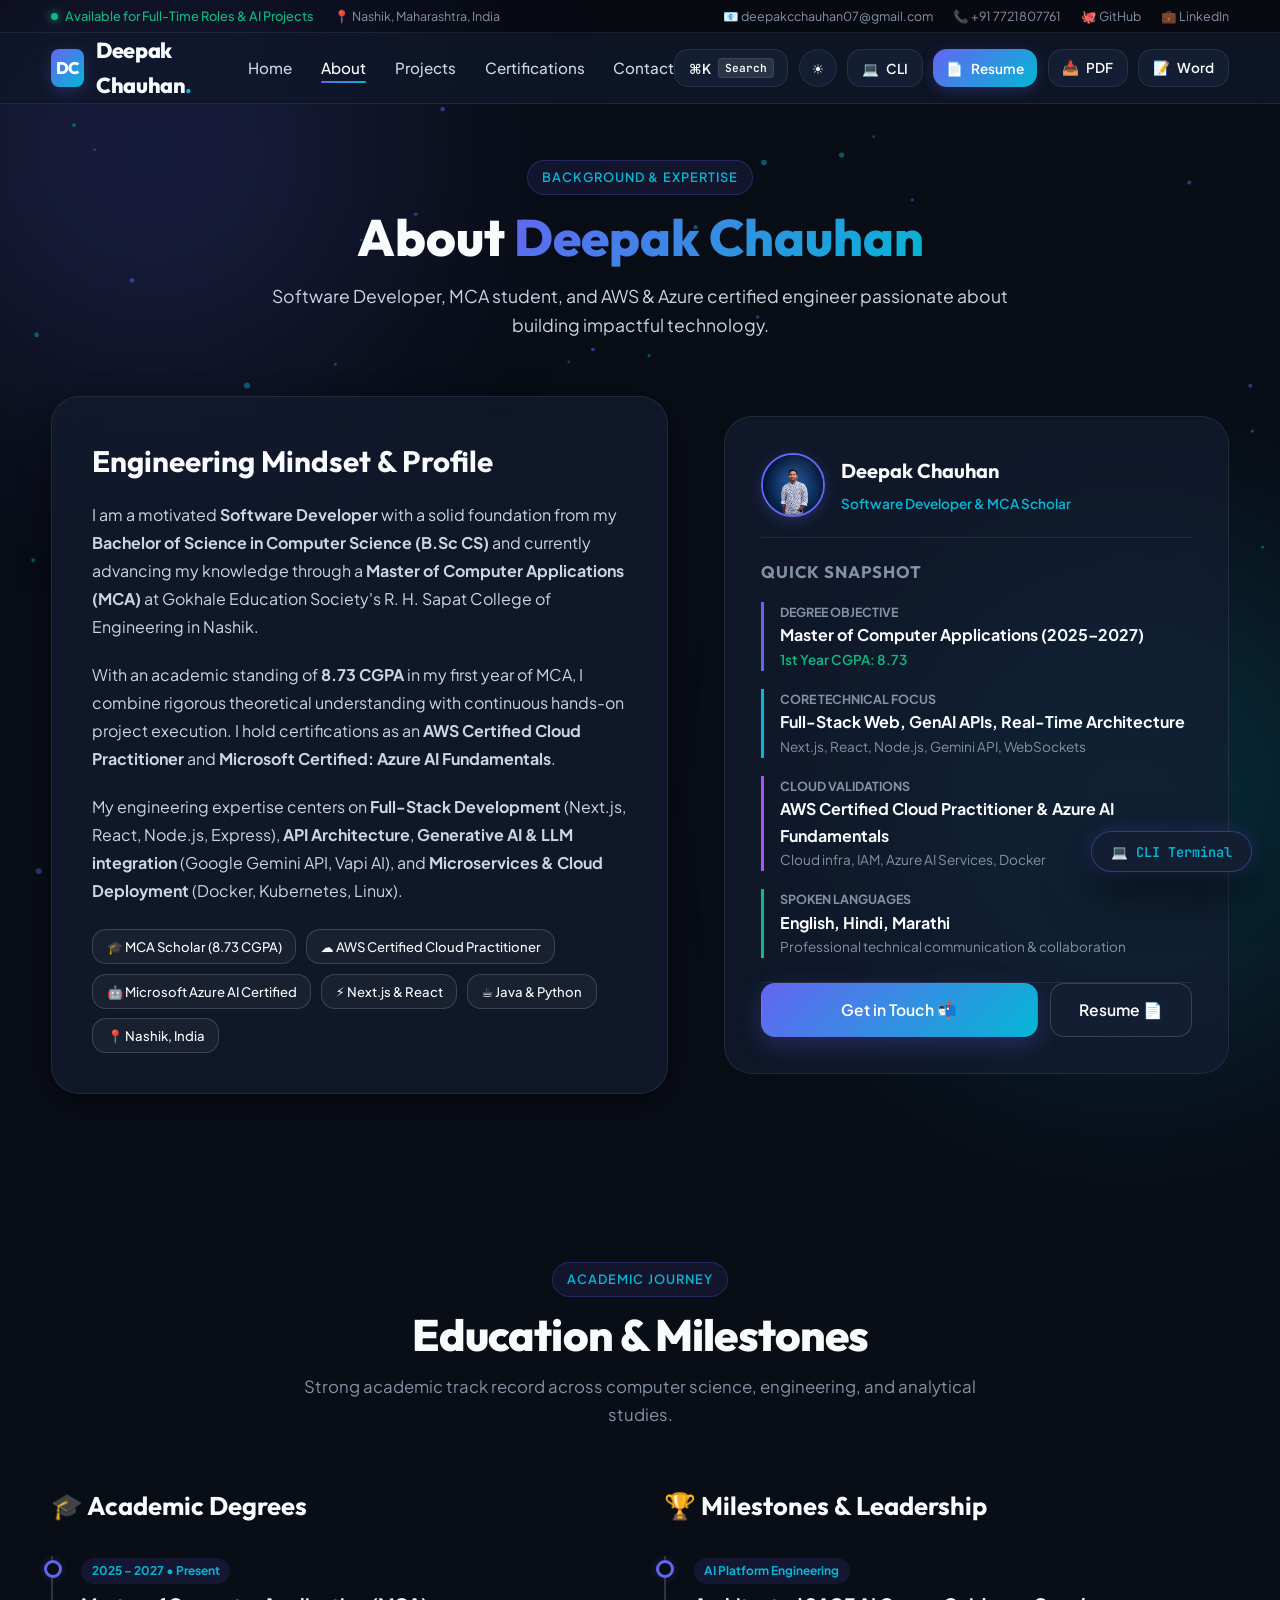
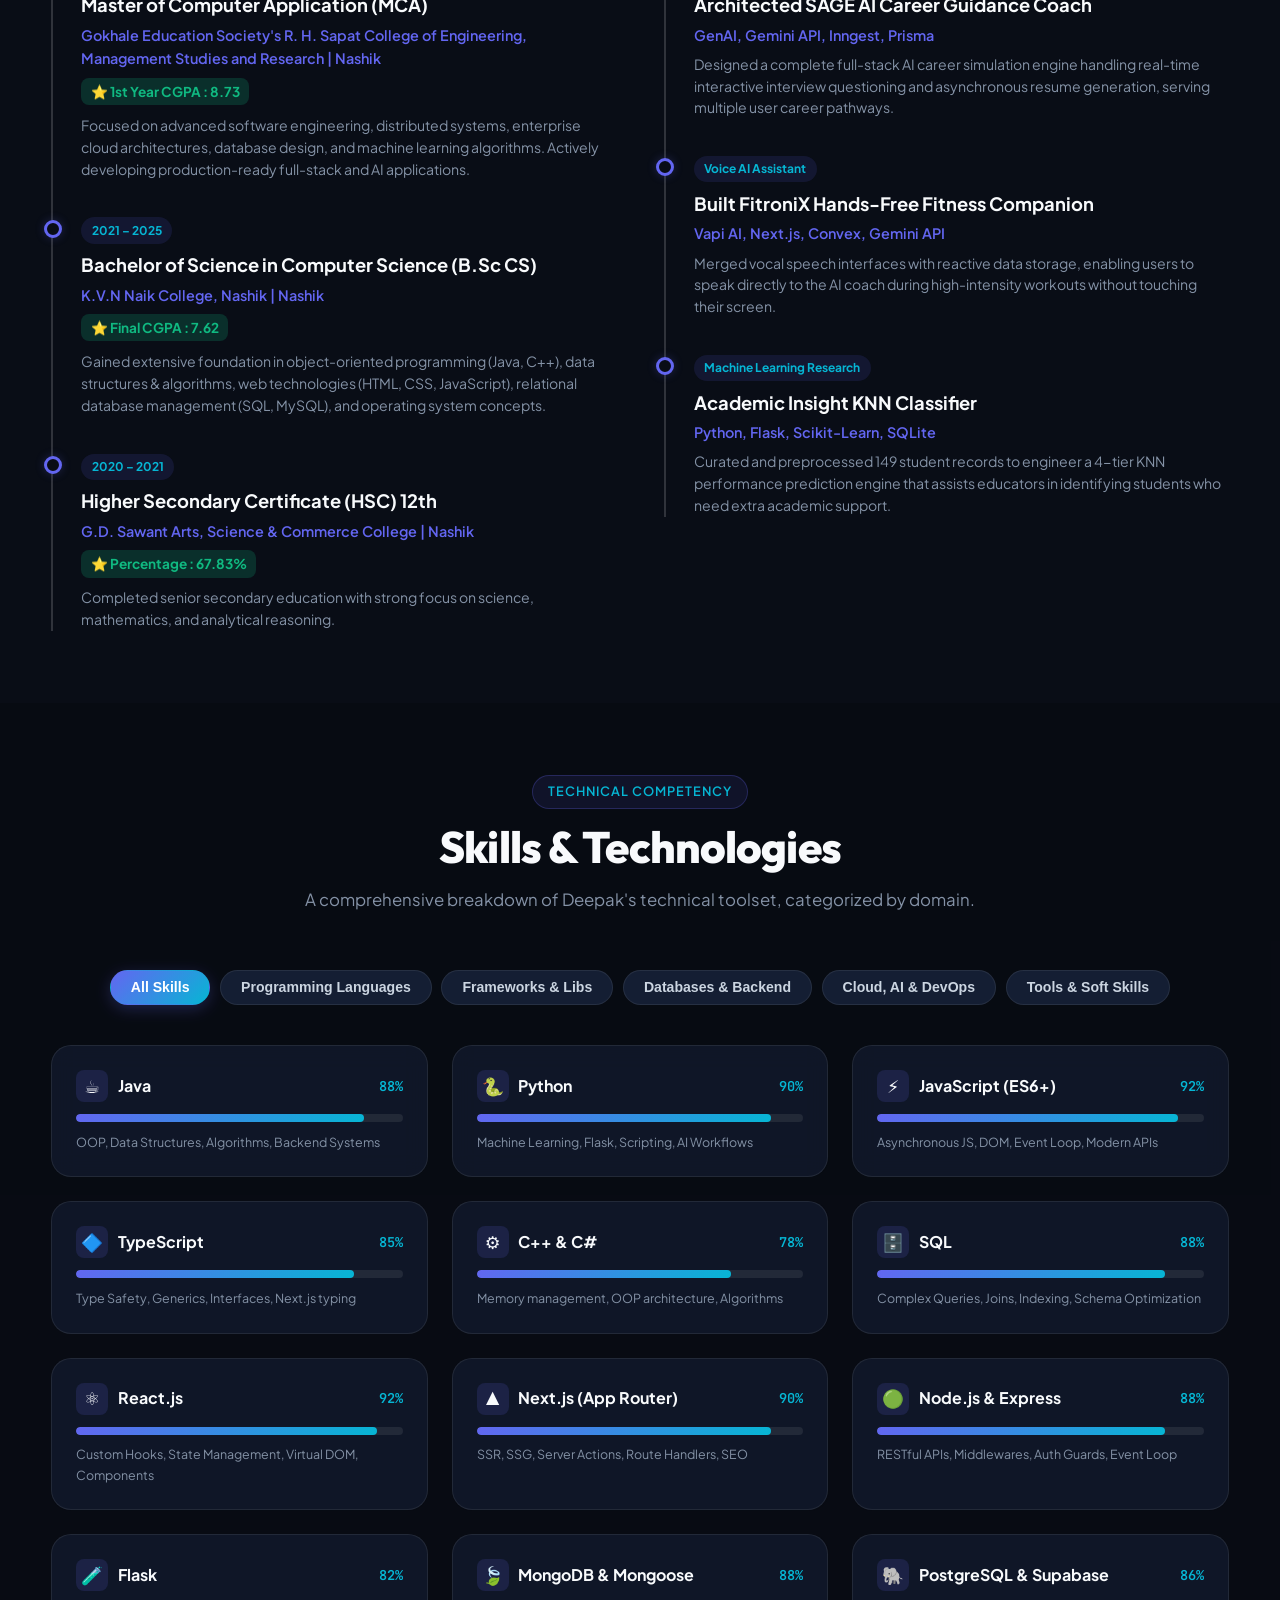
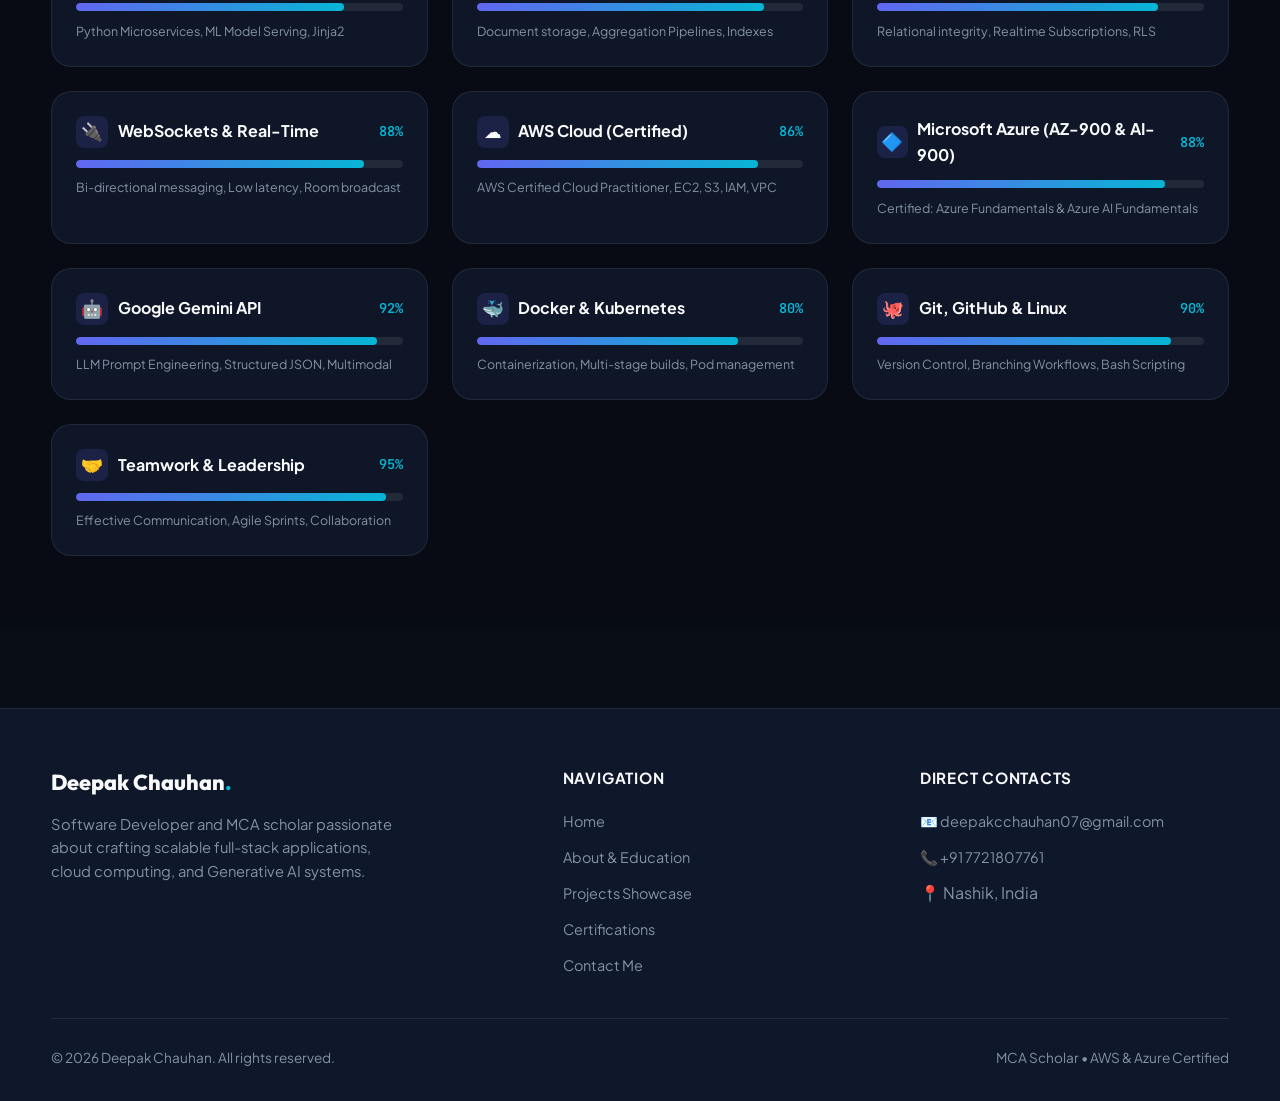
==== commit 6d2e9f1b: "Add Assignment 9 write-up (PDF & DOCX), live screenshots, and download buttons" ====
--- a/about.html
+++ b/about.html
@@ -1,16 +1,20 @@
 <!DOCTYPE html>
 <html lang="en" data-theme="dark">
+
 <head>
   <meta charset="UTF-8">
   <meta name="viewport" content="width=device-width, initial-scale=1.0">
   <title>About Deepak Chauhan | Education, Skills & Background</title>
-  <meta name="description" content="Explore Deepak Chauhan's background, Master of Computer Applications (MCA 8.73 CGPA), B.Sc in Computer Science, technical skill matrix, and cloud certifications.">
+  <meta name="description"
+    content="Explore Deepak Chauhan's background, Master of Computer Applications (MCA 8.73 CGPA), B.Sc in Computer Science, technical skill matrix, and cloud certifications.">
   <meta name="author" content="Deepak Chauhan">
 
   <!-- Stylesheet -->
   <link rel="stylesheet" href="style.css">
-  <link rel="icon" href="data:image/svg+xml,<svg xmlns=%22http://www.w3.org/2000/svg%22 viewBox=%220 0 100 100%22><text y=%22.9em%22 font-size=%2290%22>👨‍💻</text></svg>">
+  <link rel="icon"
+    href="data:image/svg+xml,<svg xmlns=%22http://www.w3.org/2000/svg%22 viewBox=%220 0 100 100%22><text y=%22.9em%22 font-size=%2290%22>👨‍💻</text></svg>">
 </head>
+
 <body>
   <!-- Ambient Particle Canvas & Glow -->
   <canvas id="particles-canvas"></canvas>
@@ -36,7 +40,8 @@
         <a href="https://github.com/dc-hub0" target="_blank" rel="noopener noreferrer" class="top-contact-item">
           🐙 GitHub
         </a>
-        <a href="https://www.linkedin.com/in/deepakxchauhan/" target="_blank" rel="noopener noreferrer" class="top-contact-item">
+        <a href="https://www.linkedin.com/in/deepakxchauhan/" target="_blank" rel="noopener noreferrer"
+          class="top-contact-item">
           💼 LinkedIn
         </a>
       </div>
@@ -74,6 +79,12 @@
           <button class="action-btn primary open-resume-modal" title="View Digital Resume">
             📄 <span>Resume</span>
           </button>
+          <a href="assets/docs/Assignment9_Writeup_Deepak_Chauhan.pdf" download="Assignment9_Writeup_Deepak_Chauhan.pdf" class="action-btn" title="Download Assignment 9 Write-up (PDF)" style="text-decoration: none;">
+            📥 <span>PDF</span>
+          </a>
+          <a href="assets/docs/Assignment9_Writeup_Deepak_Chauhan.docx" download="Assignment9_Writeup_Deepak_Chauhan.docx" class="action-btn" title="Download Assignment 9 Write-up (Word)" style="text-decoration: none;">
+            📝 <span>Word</span>
+          </a>
           <button class="mobile-toggle" id="mobile-toggle" aria-label="Open Navigation Menu">
             ☰
           </button>
@@ -103,7 +114,8 @@
       <span class="section-badge">Background & Expertise</span>
       <h1>About <span class="gradient-text">Deepak Chauhan</span></h1>
       <p>
-        Software Developer, MCA student, and AWS & Azure certified engineer passionate about building impactful technology.
+        Software Developer, MCA student, and AWS & Azure certified engineer passionate about building impactful
+        technology.
       </p>
     </div>
 
@@ -113,13 +125,21 @@
         <div class="about-bio-card reveal">
           <h2>Engineering Mindset & Profile</h2>
           <p>
-            I am a motivated <strong>Software Developer</strong> with a solid foundation from my <strong>Bachelor of Science in Computer Science (B.Sc CS)</strong> and currently advancing my knowledge through a <strong>Master of Computer Applications (MCA)</strong> at Gokhale Education Society's R. H. Sapat College of Engineering in Nashik.
+            I am a motivated <strong>Software Developer</strong> with a solid foundation from my <strong>Bachelor of
+              Science in Computer Science (B.Sc CS)</strong> and currently advancing my knowledge through a
+            <strong>Master of Computer Applications (MCA)</strong> at Gokhale Education Society's R. H. Sapat College of
+            Engineering in Nashik.
           </p>
           <p>
-            With an academic standing of <strong>8.73 CGPA</strong> in my first year of MCA, I combine rigorous theoretical understanding with continuous hands-on project execution. I hold certifications as an <strong>AWS Certified Cloud Practitioner</strong> and <strong>Microsoft Certified: Azure AI Fundamentals</strong>.
+            With an academic standing of <strong>8.73 CGPA</strong> in my first year of MCA, I combine rigorous
+            theoretical understanding with continuous hands-on project execution. I hold certifications as an
+            <strong>AWS Certified Cloud Practitioner</strong> and <strong>Microsoft Certified: Azure AI
+              Fundamentals</strong>.
           </p>
           <p>
-            My engineering expertise centers on <strong>Full-Stack Development</strong> (Next.js, React, Node.js, Express), <strong>API Architecture</strong>, <strong>Generative AI & LLM integration</strong> (Google Gemini API, Vapi AI), and <strong>Microservices & Cloud Deployment</strong> (Docker, Kubernetes, Linux).
+            My engineering expertise centers on <strong>Full-Stack Development</strong> (Next.js, React, Node.js,
+            Express), <strong>API Architecture</strong>, <strong>Generative AI & LLM integration</strong> (Google Gemini
+            API, Vapi AI), and <strong>Microservices & Cloud Deployment</strong> (Docker, Kubernetes, Linux).
           </p>
 
           <div class="about-chips">
@@ -133,48 +153,65 @@
         </div>
 
         <div class="reveal">
-          <div style="background: var(--bg-card); border: 1px solid var(--border-subtle); border-radius: var(--radius-xl); padding: 2.25rem; backdrop-filter: blur(14px);">
-            <div style="display: flex; align-items: center; gap: 1rem; margin-bottom: 1.25rem; padding-bottom: 1.25rem; border-bottom: 1px solid var(--border-subtle);">
-              <img src="assets/deepak-chauhan.jpg" alt="Deepak Chauhan" style="width: 64px; height: 64px; border-radius: 50%; object-fit: cover; object-position: center 20%; border: 2px solid var(--accent-primary); box-shadow: 0 4px 15px var(--accent-glow);" />
+          <div
+            style="background: var(--bg-card); border: 1px solid var(--border-subtle); border-radius: var(--radius-xl); padding: 2.25rem; backdrop-filter: blur(14px);">
+            <div
+              style="display: flex; align-items: center; gap: 1rem; margin-bottom: 1.25rem; padding-bottom: 1.25rem; border-bottom: 1px solid var(--border-subtle);">
+              <img src="assets/deepak-chauhan.jpg" alt="Deepak Chauhan"
+                style="width: 64px; height: 64px; border-radius: 50%; object-fit: cover; object-position: center 20%; border: 2px solid var(--accent-primary); box-shadow: 0 4px 15px var(--accent-glow);" />
               <div>
-                <h3 style="font-family: var(--font-display); font-size: 1.25rem; margin-bottom: 0.2rem; color: var(--text-primary);">
+                <h3
+                  style="font-family: var(--font-display); font-size: 1.25rem; margin-bottom: 0.2rem; color: var(--text-primary);">
                   Deepak Chauhan
                 </h3>
-                <span style="font-size: 0.85rem; color: var(--accent-secondary); font-weight: 600;">Software Developer & MCA Scholar</span>
-              </div>
-            </div>
-
-            <h4 style="font-family: var(--font-display); font-size: 1.05rem; margin-bottom: 1rem; color: var(--text-muted); text-transform: uppercase; letter-spacing: 0.05em;">
+                <span style="font-size: 0.85rem; color: var(--accent-secondary); font-weight: 600;">Software Developer &
+                  MCA Scholar</span>
+              </div>
+            </div>
+
+            <h4
+              style="font-family: var(--font-display); font-size: 1.05rem; margin-bottom: 1rem; color: var(--text-muted); text-transform: uppercase; letter-spacing: 0.05em;">
               Quick Snapshot
             </h4>
-            
+
             <div style="display: flex; flex-direction: column; gap: 1.1rem;">
               <div style="border-left: 3px solid var(--accent-primary); padding-left: 1rem;">
-                <div style="font-size: 0.78rem; text-transform: uppercase; color: var(--text-muted); font-weight: 700;">Degree Objective</div>
-                <div style="font-weight: 700; color: var(--text-primary);">Master of Computer Applications (2025–2027)</div>
+                <div style="font-size: 0.78rem; text-transform: uppercase; color: var(--text-muted); font-weight: 700;">
+                  Degree Objective</div>
+                <div style="font-weight: 700; color: var(--text-primary);">Master of Computer Applications (2025–2027)
+                </div>
                 <div style="font-size: 0.85rem; color: var(--success); font-weight: 600;">1st Year CGPA: 8.73</div>
               </div>
 
               <div style="border-left: 3px solid var(--accent-secondary); padding-left: 1rem;">
-                <div style="font-size: 0.78rem; text-transform: uppercase; color: var(--text-muted); font-weight: 700;">Core Technical Focus</div>
-                <div style="font-weight: 700; color: var(--text-primary);">Full-Stack Web, GenAI APIs, Real-Time Architecture</div>
-                <div style="font-size: 0.85rem; color: var(--text-muted);">Next.js, React, Node.js, Gemini API, WebSockets</div>
+                <div style="font-size: 0.78rem; text-transform: uppercase; color: var(--text-muted); font-weight: 700;">
+                  Core Technical Focus</div>
+                <div style="font-weight: 700; color: var(--text-primary);">Full-Stack Web, GenAI APIs, Real-Time
+                  Architecture</div>
+                <div style="font-size: 0.85rem; color: var(--text-muted);">Next.js, React, Node.js, Gemini API,
+                  WebSockets</div>
               </div>
 
               <div style="border-left: 3px solid #a855f7; padding-left: 1rem;">
-                <div style="font-size: 0.78rem; text-transform: uppercase; color: var(--text-muted); font-weight: 700;">Cloud Validations</div>
-                <div style="font-weight: 700; color: var(--text-primary);">AWS Certified Cloud Practitioner & Azure AI Fundamentals</div>
-                <div style="font-size: 0.85rem; color: var(--text-muted);">Cloud infra, IAM, Azure AI Services, Docker</div>
+                <div style="font-size: 0.78rem; text-transform: uppercase; color: var(--text-muted); font-weight: 700;">
+                  Cloud Validations</div>
+                <div style="font-weight: 700; color: var(--text-primary);">AWS Certified Cloud Practitioner & Azure AI
+                  Fundamentals</div>
+                <div style="font-size: 0.85rem; color: var(--text-muted);">Cloud infra, IAM, Azure AI Services, Docker
+                </div>
               </div>
 
               <div style="border-left: 3px solid #10b981; padding-left: 1rem;">
-                <div style="font-size: 0.78rem; text-transform: uppercase; color: var(--text-muted); font-weight: 700;">Spoken Languages</div>
+                <div style="font-size: 0.78rem; text-transform: uppercase; color: var(--text-muted); font-weight: 700;">
+                  Spoken Languages</div>
                 <div style="font-weight: 700; color: var(--text-primary);">English, Hindi, Marathi</div>
-                <div style="font-size: 0.85rem; color: var(--text-muted);">Professional technical communication & collaboration</div>
-              </div>
-            </div>
-
-            <div style="margin-top: 1.5rem; pt: 1rem; border-top: 1px solid var(--border-subtle); display: flex; gap: 0.75rem;">
+                <div style="font-size: 0.85rem; color: var(--text-muted);">Professional technical communication &
+                  collaboration</div>
+              </div>
+            </div>
+
+            <div
+              style="margin-top: 1.5rem; pt: 1rem; border-top: 1px solid var(--border-subtle); display: flex; gap: 0.75rem;">
               <a href="contact.html" class="btn btn-primary" style="flex: 1;">Get in Touch 📬</a>
               <button class="btn btn-secondary open-resume-modal">Resume 📄</button>
             </div>
@@ -205,13 +242,16 @@
                 <span class="timeline-badge">2025 – 2027 • Present</span>
                 <h3>Master of Computer Application (MCA)</h3>
                 <div class="timeline-institution">
-                  Gokhale Education Society's R. H. Sapat College of Engineering, Management Studies and Research | Nashik
+                  Gokhale Education Society's R. H. Sapat College of Engineering, Management Studies and Research |
+                  Nashik
                 </div>
                 <div class="timeline-score">
                   ⭐ 1st Year CGPA : 8.73
                 </div>
                 <p class="timeline-desc">
-                  Focused on advanced software engineering, distributed systems, enterprise cloud architectures, database design, and machine learning algorithms. Actively developing production-ready full-stack and AI applications.
+                  Focused on advanced software engineering, distributed systems, enterprise cloud architectures,
+                  database design, and machine learning algorithms. Actively developing production-ready full-stack and
+                  AI applications.
                 </p>
               </div>
 
@@ -227,7 +267,9 @@
                   ⭐ Final CGPA : 7.62
                 </div>
                 <p class="timeline-desc">
-                  Gained extensive foundation in object-oriented programming (Java, C++), data structures & algorithms, web technologies (HTML, CSS, JavaScript), relational database management (SQL, MySQL), and operating system concepts.
+                  Gained extensive foundation in object-oriented programming (Java, C++), data structures & algorithms,
+                  web technologies (HTML, CSS, JavaScript), relational database management (SQL, MySQL), and operating
+                  system concepts.
                 </p>
               </div>
 
@@ -243,7 +285,8 @@
                   ⭐ Percentage : 67.83%
                 </div>
                 <p class="timeline-desc">
-                  Completed senior secondary education with strong focus on science, mathematics, and analytical reasoning.
+                  Completed senior secondary education with strong focus on science, mathematics, and analytical
+                  reasoning.
                 </p>
               </div>
             </div>
@@ -260,7 +303,8 @@
                 <h3>Architected SAGE AI Career Guidance Coach</h3>
                 <div class="timeline-institution">GenAI, Gemini API, Inngest, Prisma</div>
                 <p class="timeline-desc">
-                  Designed a complete full-stack AI career simulation engine handling real-time interactive interview questioning and asynchronous resume generation, serving multiple user career pathways.
+                  Designed a complete full-stack AI career simulation engine handling real-time interactive interview
+                  questioning and asynchronous resume generation, serving multiple user career pathways.
                 </p>
               </div>
 
@@ -271,7 +315,8 @@
                 <h3>Built FitroniX Hands-Free Fitness Companion</h3>
                 <div class="timeline-institution">Vapi AI, Next.js, Convex, Gemini API</div>
                 <p class="timeline-desc">
-                  Merged vocal speech interfaces with reactive data storage, enabling users to speak directly to the AI coach during high-intensity workouts without touching their screen.
+                  Merged vocal speech interfaces with reactive data storage, enabling users to speak directly to the AI
+                  coach during high-intensity workouts without touching their screen.
                 </p>
               </div>
 
@@ -282,7 +327,8 @@
                 <h3>Academic Insight KNN Classifier</h3>
                 <div class="timeline-institution">Python, Flask, Scikit-Learn, SQLite</div>
                 <p class="timeline-desc">
-                  Curated and preprocessed 149 student records to engineer a 4-tier KNN performance prediction engine that assists educators in identifying students who need extra academic support.
+                  Curated and preprocessed 149 student records to engineer a 4-tier KNN performance prediction engine
+                  that assists educators in identifying students who need extra academic support.
                 </p>
               </div>
             </div>
@@ -596,7 +642,8 @@
         <div class="footer-brand">
           <h3>Deepak Chauhan<span style="color: var(--accent-secondary);">.</span></h3>
           <p>
-            Software Developer and MCA scholar passionate about crafting scalable full-stack applications, cloud computing, and Generative AI systems.
+            Software Developer and MCA scholar passionate about crafting scalable full-stack applications, cloud
+            computing, and Generative AI systems.
           </p>
         </div>
 
@@ -660,11 +707,14 @@
           <h1 style="font-size: 1.8rem; color: #0f172a; margin-bottom: 0.2rem;">DEEPAK CHAUHAN</h1>
           <div style="font-weight: 700; color: #4f46e5;">Software Developer | MCA (CGPA: 8.73)</div>
           <div style="font-size: 0.85rem; color: #475569; margin-top: 0.4rem;">
-            +91 7721807761 • deepakcchauhan07@gmail.com • Nashik, India • github.com/dc-hub0 • linkedin.com/in/deepakxchauhan
+            +91 7721807761 • deepakcchauhan07@gmail.com • Nashik, India • github.com/dc-hub0 •
+            linkedin.com/in/deepakxchauhan
           </div>
         </div>
         <p style="font-size: 0.88rem; color: #334155; line-height: 1.6;">
-          Motivated Software Developer with B.Sc in Computer Science and currently pursuing MCA (CGPA: 8.73). AWS Certified Cloud Practitioner and Microsoft Certified: Azure AI Fundamentals. Strong proficiency in Java, JavaScript, React.js, Next.js, Node.js, SQL, Python, REST APIs, and Generative AI.
+          Motivated Software Developer with B.Sc in Computer Science and currently pursuing MCA (CGPA: 8.73). AWS
+          Certified Cloud Practitioner and Microsoft Certified: Azure AI Fundamentals. Strong proficiency in Java,
+          JavaScript, React.js, Next.js, Node.js, SQL, Python, REST APIs, and Generative AI.
         </p>
       </div>
     </div>
@@ -700,7 +750,8 @@
         <div style="padding: 0.5rem 1.25rem 1.25rem;">
           <div class="terminal-input-row">
             <span class="terminal-prompt">deepak@terminal:~$</span>
-            <input type="text" class="terminal-input" placeholder="try: skills, projects, contact..." autocomplete="off">
+            <input type="text" class="terminal-input" placeholder="try: skills, projects, contact..."
+              autocomplete="off">
           </div>
         </div>
       </div>
@@ -709,4 +760,5 @@
 
   <script src="script.js"></script>
 </body>
-</html>
+
+</html>
